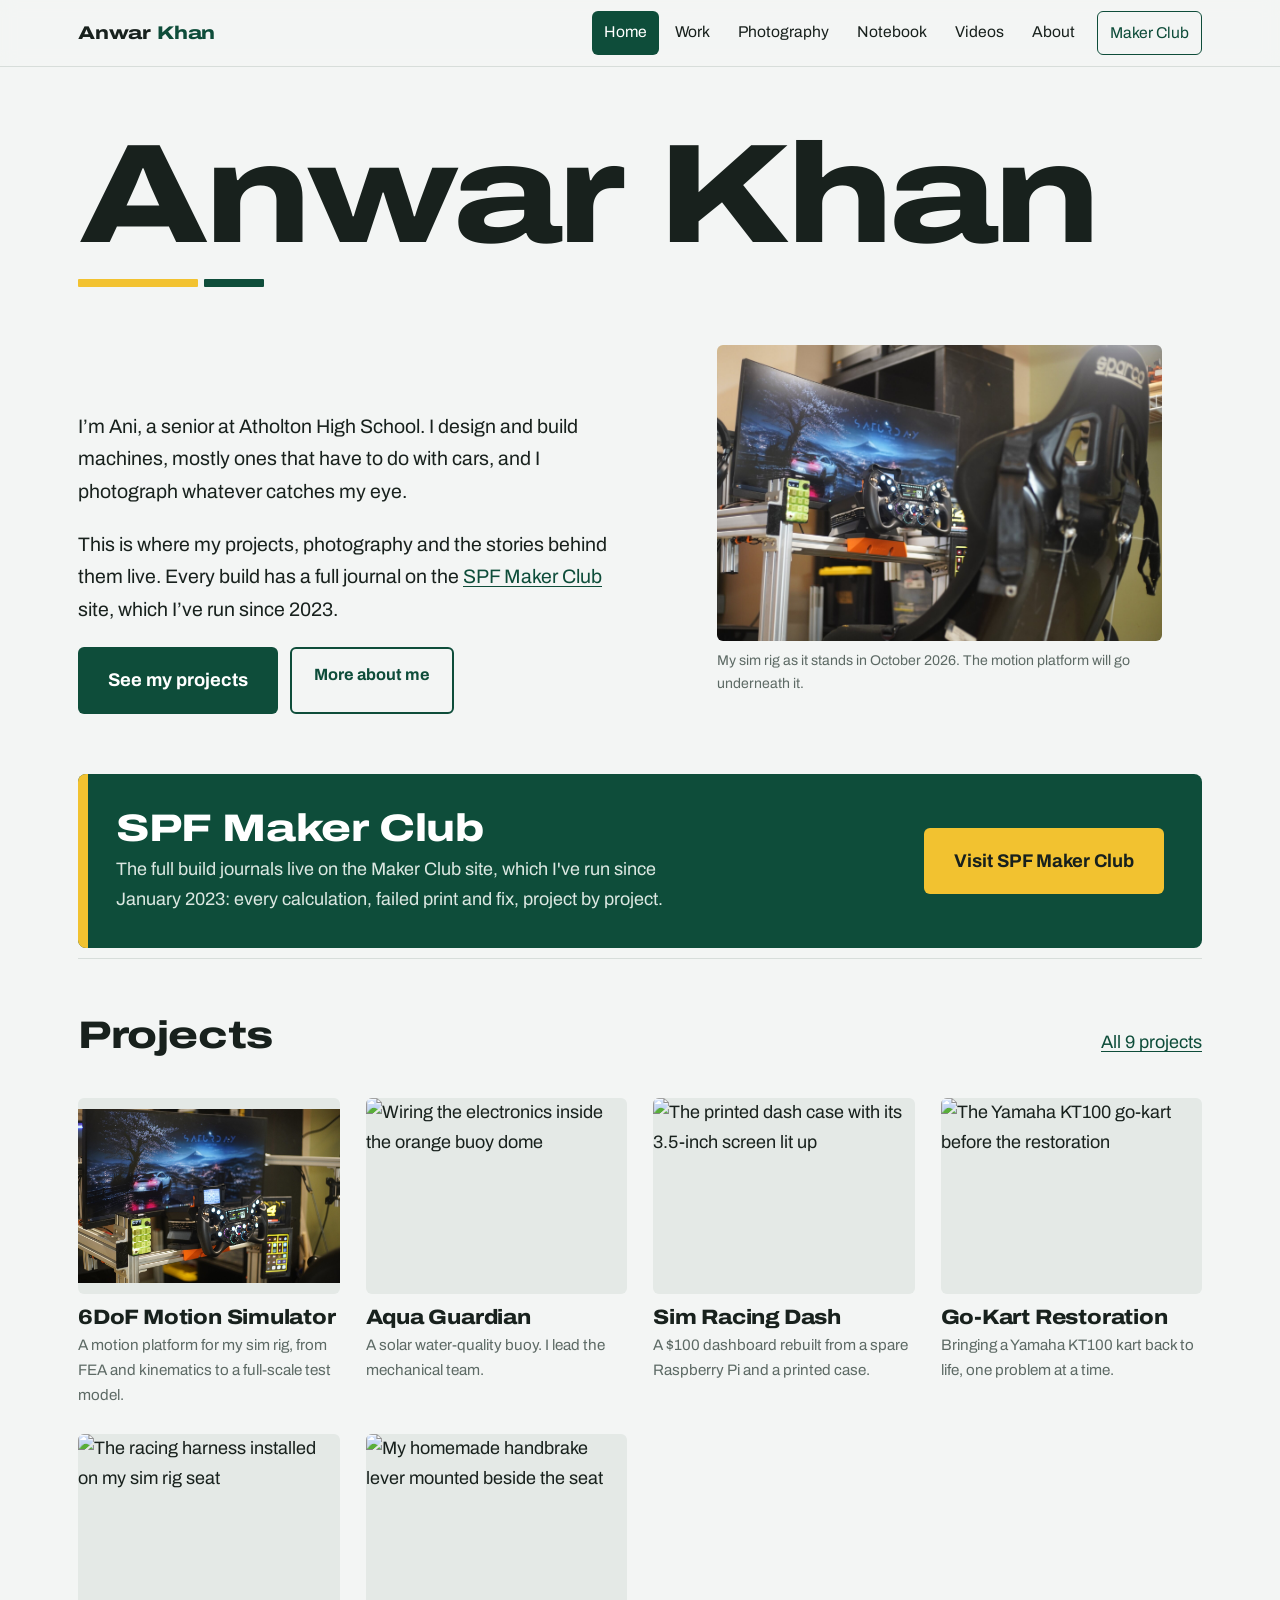
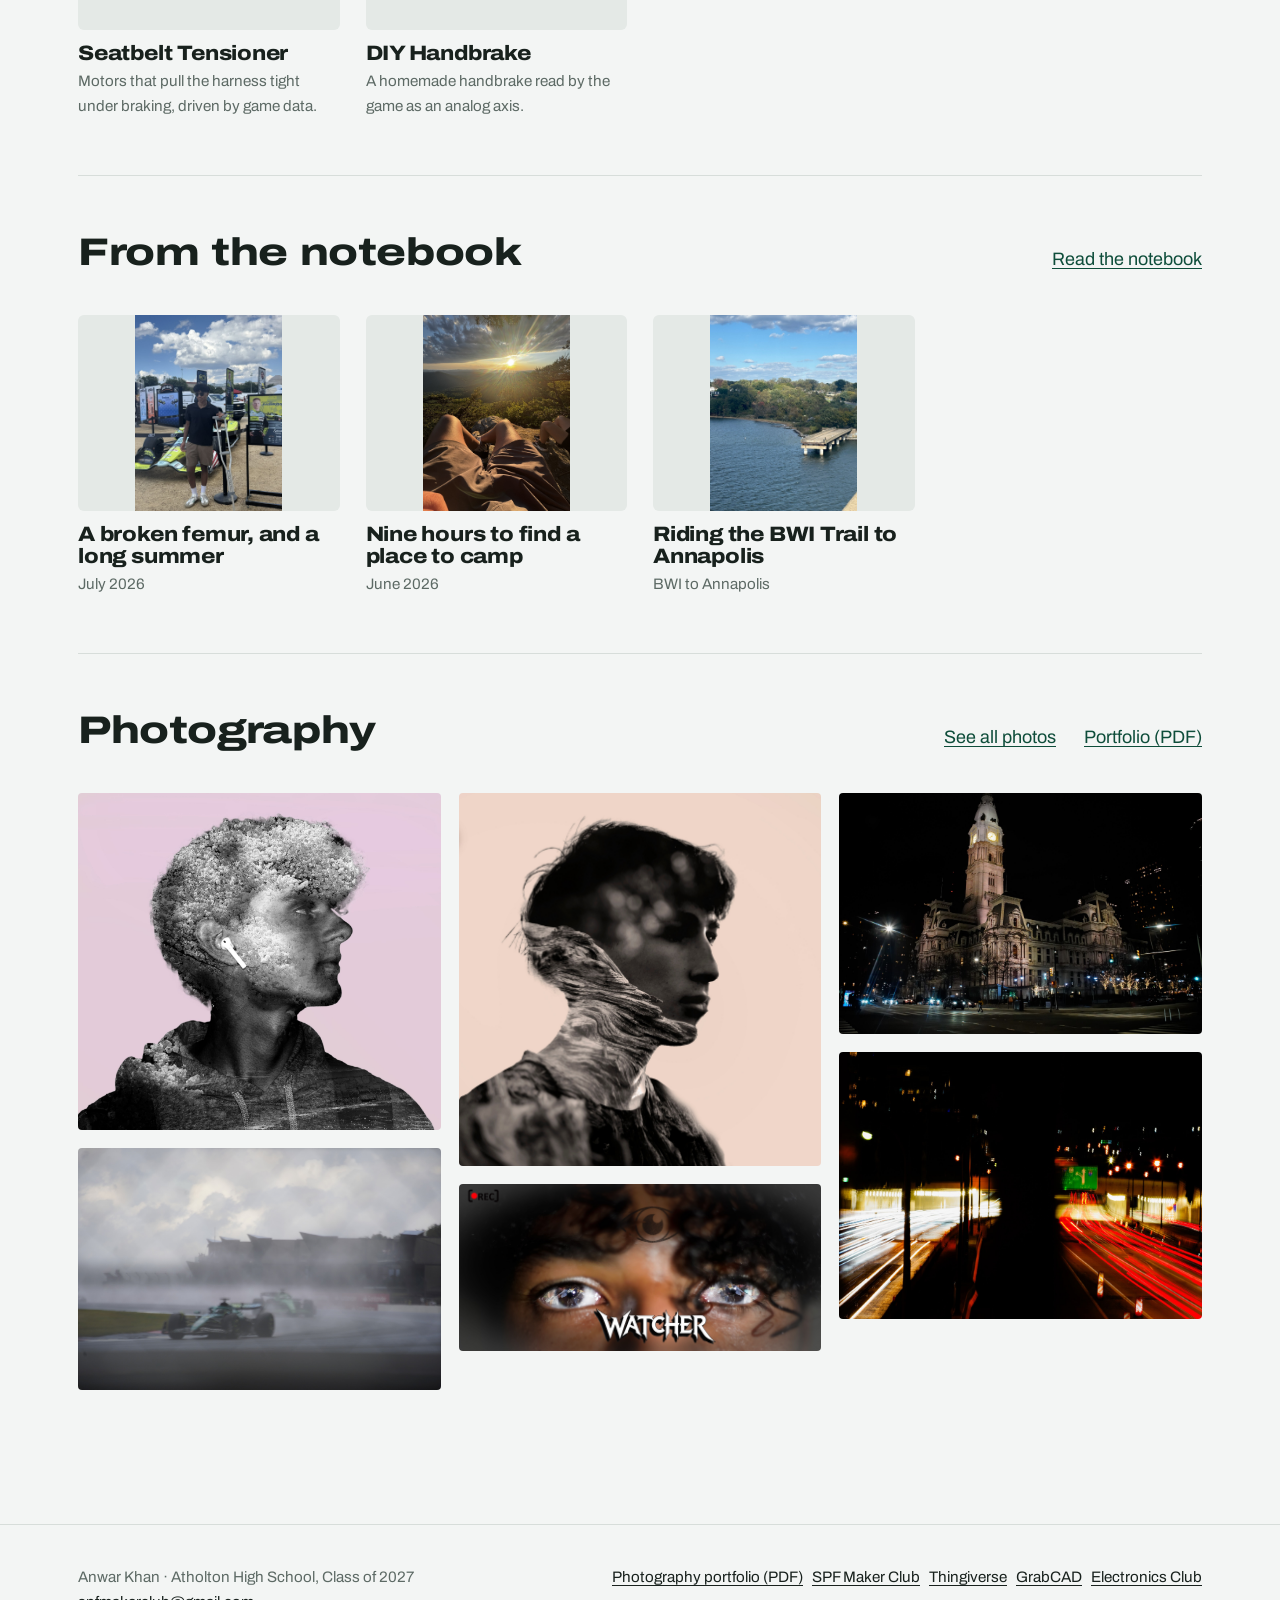
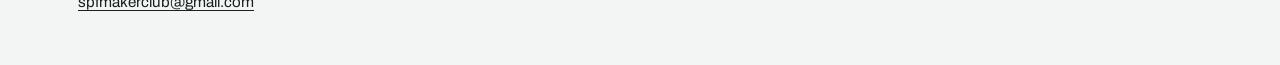
==== index.html @ b62987c7 "New sim rig photos: home hero, Work and About Co-Authored-By: Claude Opus 5.5 <noreply@anthropic.com" ====
<!doctype html>
<html lang="en"><head><meta charset="utf-8"><meta name="viewport" content="width=device-width,initial-scale=1">
<title>Anwar Khan</title><meta name="description" content="Projects, photography and notes by Anwar Khan.">
<link rel="preconnect" href="https://fonts.googleapis.com"><link rel="preconnect" href="https://fonts.gstatic.com" crossorigin>
<link href="https://fonts.googleapis.com/css2?family=Archivo:wdth,wght@62..125,400..800&display=swap" rel="stylesheet">
<link rel="stylesheet" href="style.css?v=1793467719"></head>
<body><a class="skip" href="#main">Skip to content</a>
<header class="site-head"><div class="wrap"><a class="mark" href="index.html">Anwar <span>Khan</span></a>
<button class="menu-btn" aria-expanded="false" aria-controls="nav">Menu</button>
<nav class="nav" id="nav" aria-label="Main"><a href="index.html" aria-current="page">Home</a><a href="work.html">Work</a><a href="photographs.html">Photography</a><a href="notebook.html">Notebook</a><a href="videos.html">Videos</a><a href="about.html">About</a><a href="https://spfmakerclub.wordpress.com/" class="ext">Maker Club</a></nav></div></header>
<main id="main"><div class="wrap">
<section class="hero"><h1>Anwar Khan</h1><div class="stripes" aria-hidden="true"><i></i><i></i></div>
<div class="hero-grid"><div><p class="lede">I’m Ani, a senior at Atholton High School. I design and build machines, mostly ones that have to do with cars, and I photograph whatever catches my eye.</p><p class="lede">This is where my projects, photography and the stories behind them live. Every build has a full journal on the <a href="https://spfmakerclub.wordpress.com/">SPF Maker Club</a> site, which I’ve run since 2023.</p>
<div class="link-row"><a class="btn big" href="work.html">See my projects</a><a class="btn ghost" href="about.html">More about me</a></div></div>
<figure class="hero-photo"><img src="assets/sim-rig-2026-full.jpg" alt="My sim racing rig: an aluminum-extrusion cockpit with a curved monitor, a Moza formula wheel and a Sparco seat"><figcaption>My sim rig as it stands in October 2026. The motion platform will go underneath it.</figcaption></figure></div></section>
<section class="club"><div><h2>SPF Maker Club</h2><p>The full build journals live on the Maker Club site, which I've run since January 2023: every calculation, failed print and fix, project by project.</p></div><a class="btn big yellow" href="https://spfmakerclub.wordpress.com/">Visit SPF Maker Club</a></section>
<section class="section"><div class="section-head"><h2>Projects</h2><a href="work.html">All 9 projects</a></div><div class="mini-grid"><div class="mini"><a href="work.html#motion-sim"><div class="thumb"><img src="assets/sim-rig-2026-cockpit.jpg" alt="The aluminum-extrusion cockpit that will ride on the motion platform, with the Moza wheel, dash and button boxes" loading="lazy"></div><h3>6DoF Motion Simulator</h3><p>A motion platform for my sim rig, from FEA and kinematics to a full-scale test model.</p></a></div><div class="mini"><a href="work.html#aqua-guardian"><div class="thumb"><img src="https://spfmakerclub.wordpress.com/wp-content/uploads/2026/10/aqua-guardian-2026-01-wiring-dome.jpg?w=1000" alt="Wiring the electronics inside the orange buoy dome" loading="lazy"></div><h3>Aqua Guardian</h3><p>A solar water-quality buoy. I lead the mechanical team.</p></a></div><div class="mini"><a href="work.html#sim-dash"><div class="thumb"><img src="https://spfmakerclub.wordpress.com/wp-content/uploads/2026/10/simdash-front-screen.jpg?w=1000" alt="The printed dash case with its 3.5-inch screen lit up" loading="lazy"></div><h3>Sim Racing Dash</h3><p>A $100 dashboard rebuilt from a spare Raspberry Pi and a printed case.</p></a></div><div class="mini"><a href="work.html#go-kart"><div class="thumb"><img src="https://spfmakerclub.wordpress.com/wp-content/uploads/2026/10/gokart-2025-06-frame-a.jpg?w=1000" alt="The Yamaha KT100 go-kart before the restoration" loading="lazy"></div><h3>Go-Kart Restoration</h3><p>Bringing a Yamaha KT100 kart back to life, one problem at a time.</p></a></div><div class="mini"><a href="work.html#tensioner"><div class="thumb"><img src="https://spfmakerclub.wordpress.com/wp-content/uploads/2026/10/tensioner-2025-01-harness-on-seat.jpg?w=1000" alt="The racing harness installed on my sim rig seat" loading="lazy"></div><h3>Seatbelt Tensioner</h3><p>Motors that pull the harness tight under braking, driven by game data.</p></a></div><div class="mini"><a href="work.html#handbrake"><div class="thumb"><img src="https://spfmakerclub.wordpress.com/wp-content/uploads/2025/02/ani3522-e1739131553985.jpg?w=1000" alt="My homemade handbrake lever mounted beside the seat" loading="lazy"></div><h3>DIY Handbrake</h3><p>A homemade handbrake read by the game as an analog axis.</p></a></div></div></section>
<section class="section"><div class="section-head"><h2>From the notebook</h2><a href="notebook.html">Read the notebook</a></div><div class="mini-grid"><div class="mini"><a href="notebook.html#femur"><div class="thumb"><img src="assets/indy-500-crutches-1.jpg" alt="" loading="lazy"></div><h3>A broken femur, and a long summer</h3><p>July 2026</p></a></div><div class="mini"><a href="notebook.html#west-virginia"><div class="thumb"><img src="assets/hiking-camp-view.jpg" alt="" loading="lazy"></div><h3>Nine hours to find a place to camp</h3><p>June 2026</p></a></div><div class="mini"><a href="notebook.html#bwi-trail"><div class="thumb"><img src="assets/bwi-trail-severn.jpg" alt="" loading="lazy"></div><h3>Riding the BWI Trail to Annapolis</h3><p>BWI to Annapolis</p></a></div></div></section>
<section class="section"><div class="section-head"><h2>Photography</h2><div class="link-row" style="margin:0"><a href="photographs.html">See all photos</a> &nbsp; <a href="assets/anwar-khan-photography-portfolio.pdf">Portfolio (PDF)</a></div></div><div class="wall"><figure data-full="assets/portfolio-extra-parker.jpg" data-caption="Parker: Parker, from my World Inside Me series. I layered the portrait with branches and water."><img src="assets/portfolio-extra-parker.jpg" alt="Parker" loading="lazy"></figure><figure data-full="assets/portfolio-extra-austen.jpg" data-caption="Austen: My friend Austen, with driftwood layered into his portrait for World Inside Me."><img src="assets/portfolio-extra-austen.jpg" alt="Austen" loading="lazy"></figure><figure data-full="assets/portfolio-city-hall-after-dark.jpg" data-caption="City Hall After Dark: Philadelphia City Hall at night. I waited for the street to clear so the building could carry the whole frame."><img src="assets/portfolio-city-hall-after-dark.jpg" alt="City Hall After Dark" loading="lazy"></figure><figure data-full="assets/silverstone-rain.jpg" data-caption="Silverstone, in the rain: I took this at Silverstone during the British Grand Prix. The spray almost hides the car behind."><img src="assets/silverstone-rain.jpg" alt="Silverstone, in the rain" loading="lazy"></figure><figure data-full="assets/portfolio-extra-watcher.jpg" data-caption="Watcher: A close-up portrait from my Superhero project, edited in Photoshop."><img src="assets/portfolio-extra-watcher.jpg" alt="Watcher" loading="lazy"></figure><figure data-full="assets/portfolio-light-trails.jpg" data-caption="Light Trails: A long exposure over the expressway in Philadelphia. The red and white streams split the frame down the middle."><img src="assets/portfolio-light-trails.jpg" alt="Light Trails" loading="lazy"></figure></div></section>
</div></main>
<footer class="site-foot"><div class="wrap"><div>Anwar Khan · Atholton High School, Class of 2027<br>
<a href="mailto:spfmakerclub@gmail.com">spfmakerclub@gmail.com</a></div>
<div><a href="assets/anwar-khan-photography-portfolio.pdf">Photography portfolio (PDF)</a> &nbsp; <a href="https://spfmakerclub.wordpress.com/">SPF Maker Club</a> &nbsp; <a href="https://www.thingiverse.com/AcidicCane/designs">Thingiverse</a> &nbsp; <a href="https://grabcad.com/anwar.o.khan-1">GrabCAD</a> &nbsp; <a href="https://atholton-electronics-club.vercel.app/">Electronics Club</a></div></div></footer>
<div class="lightbox" role="dialog" aria-modal="true" aria-label="Photo viewer"><button type="button">Close</button><figure><img alt=""><figcaption></figcaption></figure></div>
<script src="site.js?v=1793467719"></script></body></html>
---- style.css ----
/* Anwar Khan, personal site
   Palette: racing green + flag yellow on cool paper. Type: Archivo (wide for display). */
:root{
  --paper:#F3F5F4;
  --surface:#FFFFFF;
  --ink:#18211D;
  --green:#0E4D3A;
  --green-deep:#0A3A2C;
  --yellow:#F2C230;
  --steel:#5D6A65;
  --line:#D7DDDA;
  --measure:68ch;
  --wrap:1180px;
  --ease:cubic-bezier(.2,.7,.2,1);
}
@view-transition{navigation:auto}
*{box-sizing:border-box}
html{scroll-behavior:smooth}
body{margin:0;background:var(--paper);color:var(--ink);font-family:"Archivo",system-ui,sans-serif;font-size:18px;line-height:1.65;font-variation-settings:"wdth" 100;-webkit-font-smoothing:antialiased}
img,video{max-width:100%;display:block}
a{color:var(--green);text-underline-offset:3px;text-decoration-thickness:1px}
a:hover{text-decoration-color:var(--yellow);text-decoration-thickness:3px}
:focus-visible{outline:3px solid var(--yellow);outline-offset:3px;border-radius:2px}
.skip{position:absolute;left:-999px}.skip:focus{left:16px;top:16px;background:var(--surface);padding:8px 12px;z-index:99}
.wrap{max-width:var(--wrap);margin:0 auto;padding:0 28px}
h1,h2,h3{font-variation-settings:"wdth" 125;font-weight:800;line-height:1.08;letter-spacing:-.01em;margin:0 0 .4em}
h1{font-size:clamp(2.6rem,6vw,4.6rem)}
h2{font-size:clamp(1.7rem,3vw,2.4rem)}
h3{font-size:1.3rem;font-variation-settings:"wdth" 112}
p{margin:0 0 1.1em;max-width:var(--measure)}
.lede{font-size:1.22rem;color:var(--ink)}
.muted{color:var(--steel)}
.small{font-size:.92rem}

/* header */
.site-head{position:sticky;top:0;z-index:20;background:rgba(243,245,244,.92);backdrop-filter:blur(8px);border-bottom:1px solid var(--line)}
.site-head .wrap{display:flex;align-items:center;justify-content:space-between;gap:24px;height:66px}
.mark{font-variation-settings:"wdth" 125;font-weight:800;font-size:1.15rem;color:var(--ink);text-decoration:none;letter-spacing:-.01em}
.mark span{color:var(--green)}
.nav{display:flex;gap:4px;flex-wrap:wrap}
.nav a{color:var(--ink);text-decoration:none;padding:8px 12px;border-radius:6px;font-size:.98rem}
.nav a:hover{background:#E6EBE8}
.nav a[aria-current="page"]{background:var(--green);color:#fff}
.menu-btn{display:none;background:none;border:1px solid var(--line);border-radius:6px;padding:8px 12px;font:inherit}
@media (max-width:760px){
  .menu-btn{display:block}
  .nav{display:none;position:absolute;top:66px;left:0;right:0;background:var(--paper);flex-direction:column;padding:10px 20px 18px;border-bottom:1px solid var(--line)}
  .nav.open{display:flex}
}

/* the one signature element: twin livery stripes */
.stripes{display:flex;gap:6px;margin:18px 0 0}
.stripes i{display:block;height:8px;width:120px;background:var(--yellow);border-radius:1px}
.stripes i+i{width:60px;background:var(--green)}

/* home hero */
.hero{padding:64px 0 40px}
.hero h1{font-size:clamp(3.2rem,11vw,9rem);margin:0;line-height:.92;letter-spacing:-.03em}
.hero-grid{display:grid;grid-template-columns:1.05fr 1fr;gap:48px;align-items:end;margin-top:40px}
.hero-photo img{width:100%;height:auto;border-radius:6px}
.hero-photo figcaption{font-size:.88rem;color:var(--steel);margin-top:8px}
@media (prefers-reduced-motion:no-preference){
  .hero h1{animation:wipe 1.1s var(--ease) both}
  .stripes i{animation:grow .9s .55s var(--ease) both;transform-origin:left}
  .stripes i+i{animation-delay:.7s}
}
@keyframes wipe{from{clip-path:inset(0 100% 0 0)}to{clip-path:inset(0 0 0 0)}}
@keyframes grow{from{transform:scaleX(0)}to{transform:scaleX(1)}}

/* sections */
.section{padding:56px 0;border-top:1px solid var(--line)}
.section-head{display:flex;justify-content:space-between;align-items:baseline;gap:20px;flex-wrap:wrap;margin-bottom:26px}
.page-head{padding:56px 0 30px}
.page-head p{font-size:1.15rem}

/* buttons */
.btn{display:inline-block;background:var(--green);color:#fff;text-decoration:none;font-weight:700;font-size:1.02rem;padding:15px 24px;border-radius:6px;transition:background .2s}
.btn:hover{background:var(--green-deep);text-decoration:none;box-shadow:inset 0 -4px 0 var(--yellow)}
.btn.ghost{background:transparent;color:var(--green);border:2px solid var(--green);padding:13px 22px}
.btn.ghost:hover{background:var(--green);color:#fff}
.btn.big{font-size:1.15rem;padding:18px 30px}
.link-row{display:flex;flex-wrap:wrap;gap:12px;margin-top:10px}

/* projects */
.project{display:grid;grid-template-columns:minmax(0,1fr) minmax(0,1.1fr);gap:44px;padding:44px 0;border-top:1px solid var(--line);align-items:center}
.project:first-of-type{border-top:0}
.project-media{background:#E4E9E6;border-radius:6px;overflow:hidden;display:flex;align-items:center;justify-content:center;min-height:260px}
.project-media img{width:100%;height:auto;max-height:440px;object-fit:contain}
.project .kind{color:var(--steel);font-size:.95rem;margin:0 0 6px}
.project h2{font-size:clamp(1.6rem,2.6vw,2.2rem)}
@media (max-width:860px){.project,.hero-grid{grid-template-columns:1fr;gap:22px}}

/* compact project grid (home) */
.mini-grid{display:grid;grid-template-columns:repeat(auto-fill,minmax(260px,1fr));gap:26px}
.mini a{color:inherit;text-decoration:none;display:block}
.mini .thumb{background:#E4E9E6;border-radius:6px;aspect-ratio:4/3;display:flex;align-items:center;justify-content:center;overflow:hidden;margin-bottom:12px}
.mini .thumb img{max-height:100%;width:auto;height:100%;object-fit:contain}
.mini h3{margin:0 0 4px}
.mini p{font-size:.95rem;color:var(--steel);margin:0}
.mini a:hover h3{text-decoration:underline;text-decoration-color:var(--yellow);text-decoration-thickness:3px}

/* photo wall: natural aspect, masonry columns */
.filters{display:flex;flex-wrap:wrap;gap:8px;margin:0 0 26px}
.filters button{font:inherit;font-size:.95rem;border:1px solid var(--line);background:var(--surface);color:var(--ink);padding:7px 14px;border-radius:999px;cursor:pointer}
.filters button[aria-pressed="true"]{background:var(--green);color:#fff;border-color:var(--green)}
.wall{columns:3 300px;column-gap:18px}
.wall figure{break-inside:avoid;margin:0 0 18px;cursor:zoom-in}
.wall img{width:100%;height:auto;border-radius:4px;background:#E4E9E6}
.wall figcaption{font-size:.9rem;color:var(--steel);padding:8px 2px 0}
.wall figcaption b{color:var(--ink);font-weight:600}
.wall figure[hidden]{display:none}

/* lightbox */
.lightbox{position:fixed;inset:0;background:rgba(10,20,16,.94);display:none;align-items:center;justify-content:center;z-index:50;padding:30px}
.lightbox.open{display:flex}
.lightbox figure{margin:0;max-width:min(1300px,94vw);text-align:center}
.lightbox img{max-height:82vh;width:auto;margin:0 auto;border-radius:3px}
.lightbox figcaption{color:#E9EFEC;margin-top:12px;font-size:.98rem}
.lightbox button{position:absolute;top:18px;right:22px;background:none;border:1px solid #6d7c76;color:#fff;font:inherit;padding:6px 14px;border-radius:6px;cursor:pointer}
@media (prefers-reduced-motion:no-preference){.lightbox.open figure{animation:pop .28s var(--ease)}}
@keyframes pop{from{opacity:0;transform:scale(.97)}to{opacity:1;transform:none}}

/* notebook timeline */
.entry{display:grid;grid-template-columns:150px minmax(0,1fr);gap:34px;padding:46px 0;border-top:1px solid var(--line)}
.entry .when{font-variation-settings:"wdth" 125;font-weight:800;color:var(--green);font-size:1.05rem;line-height:1.3}
.entry .when small{display:block;color:var(--steel);font-weight:400;font-variation-settings:"wdth" 100;font-size:.9rem}
.strip{display:grid;grid-template-columns:repeat(auto-fill,minmax(210px,1fr));gap:12px;margin-top:20px}
.strip figure{margin:0;cursor:zoom-in}
.strip img{width:100%;height:240px;object-fit:cover;border-radius:4px}
.strip figcaption{font-size:.85rem;color:var(--steel);margin-top:6px}
@media (max-width:760px){.entry{grid-template-columns:1fr;gap:10px}}

/* about */
.about-grid{display:grid;grid-template-columns:minmax(0,1.35fr) minmax(0,1fr);gap:56px;align-items:start}
.about-grid .portrait img{width:100%;height:auto;border-radius:6px}
.about-grid .portrait figcaption{font-size:.88rem;color:var(--steel);margin-top:8px}
.facts{list-style:none;padding:0;margin:26px 0 0;border-top:1px solid var(--line)}
.facts li{display:grid;grid-template-columns:130px 1fr;gap:16px;padding:12px 0;border-bottom:1px solid var(--line);font-size:.98rem}
.facts li b{color:var(--steel);font-weight:500}
@media (max-width:860px){.about-grid{grid-template-columns:1fr}}

/* videos */
.vid-grid{display:grid;grid-template-columns:repeat(auto-fill,minmax(330px,1fr));gap:30px}
.vid video,.vid iframe{width:100%;aspect-ratio:16/9;height:auto;border:0;border-radius:6px;background:#000}
.vid h3{margin:12px 0 4px}
.vid p{font-size:.95rem;color:var(--steel);margin:0}

/* footer */
.site-foot{border-top:1px solid var(--line);margin-top:60px;padding:40px 0 50px;font-size:.95rem;color:var(--steel)}
.site-foot .wrap{display:flex;justify-content:space-between;gap:24px;flex-wrap:wrap}
.site-foot a{color:var(--ink)}

/* Maker Club link band */
.club{display:flex;justify-content:space-between;align-items:center;gap:30px;flex-wrap:wrap;background:var(--green);color:#fff;border-radius:8px;padding:34px 38px;margin:20px 0 10px;position:relative;overflow:hidden}
.club::before{content:"";position:absolute;left:0;top:0;bottom:0;width:10px;background:var(--yellow)}
.club h2{color:#fff;margin:0 0 6px}
.club p{margin:0;color:#DCE8E2;max-width:56ch}
.btn.yellow{background:var(--yellow);color:var(--ink)}
.btn.yellow:hover{background:#ffd24d;box-shadow:none}
.nav a.ext{border:1px solid var(--green);color:var(--green);margin-left:6px}
.nav a.ext:hover{background:var(--green);color:#fff}
.portrait figcaption,.hero-photo figcaption{font-size:.88rem}
/* JS masonry keeps rank order reading left to right */
.wall.js{columns:auto;display:flex;gap:18px;align-items:flex-start}
.wall.js .col{flex:1 1 0;min-width:0}
/* photography page head with portfolio */
.ph-head{display:grid;grid-template-columns:minmax(0,1.3fr) minmax(0,1fr);gap:48px;align-items:end}
.ph-cover{display:block;text-decoration:none;color:var(--steel);font-size:.9rem}
.ph-cover img{width:100%;height:auto;border-radius:4px;box-shadow:0 10px 30px rgba(24,33,29,.14);transition:transform .25s var(--ease)}
.ph-cover:hover img{transform:translateY(-3px)}
.ph-cover span{display:block;margin-top:10px}
.ph-head .link-row{margin-top:4px}
@media (max-width:860px){.ph-head{grid-template-columns:1fr;gap:24px}.ph-cover{max-width:420px}}
/* keep the home hero photo landscape */
.hero-photo img{aspect-ratio:3/2;object-fit:cover;max-height:460px}
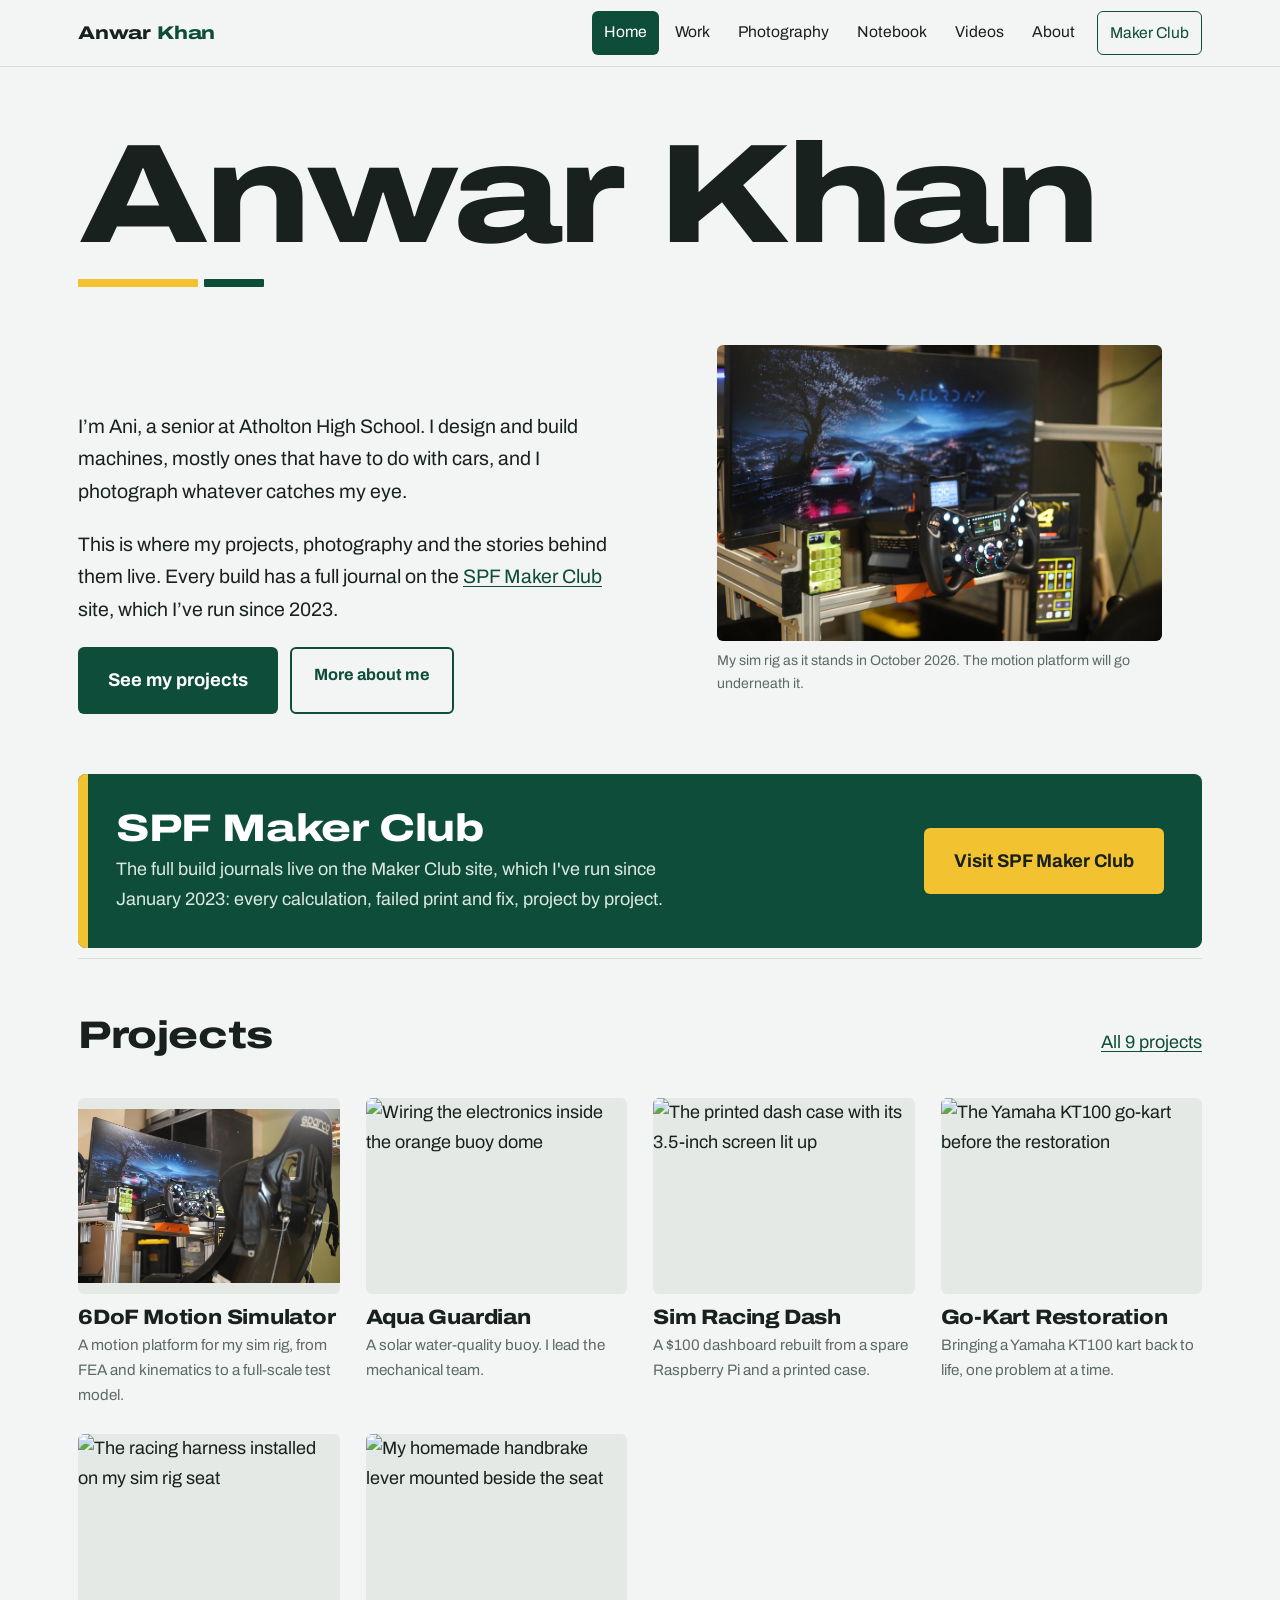
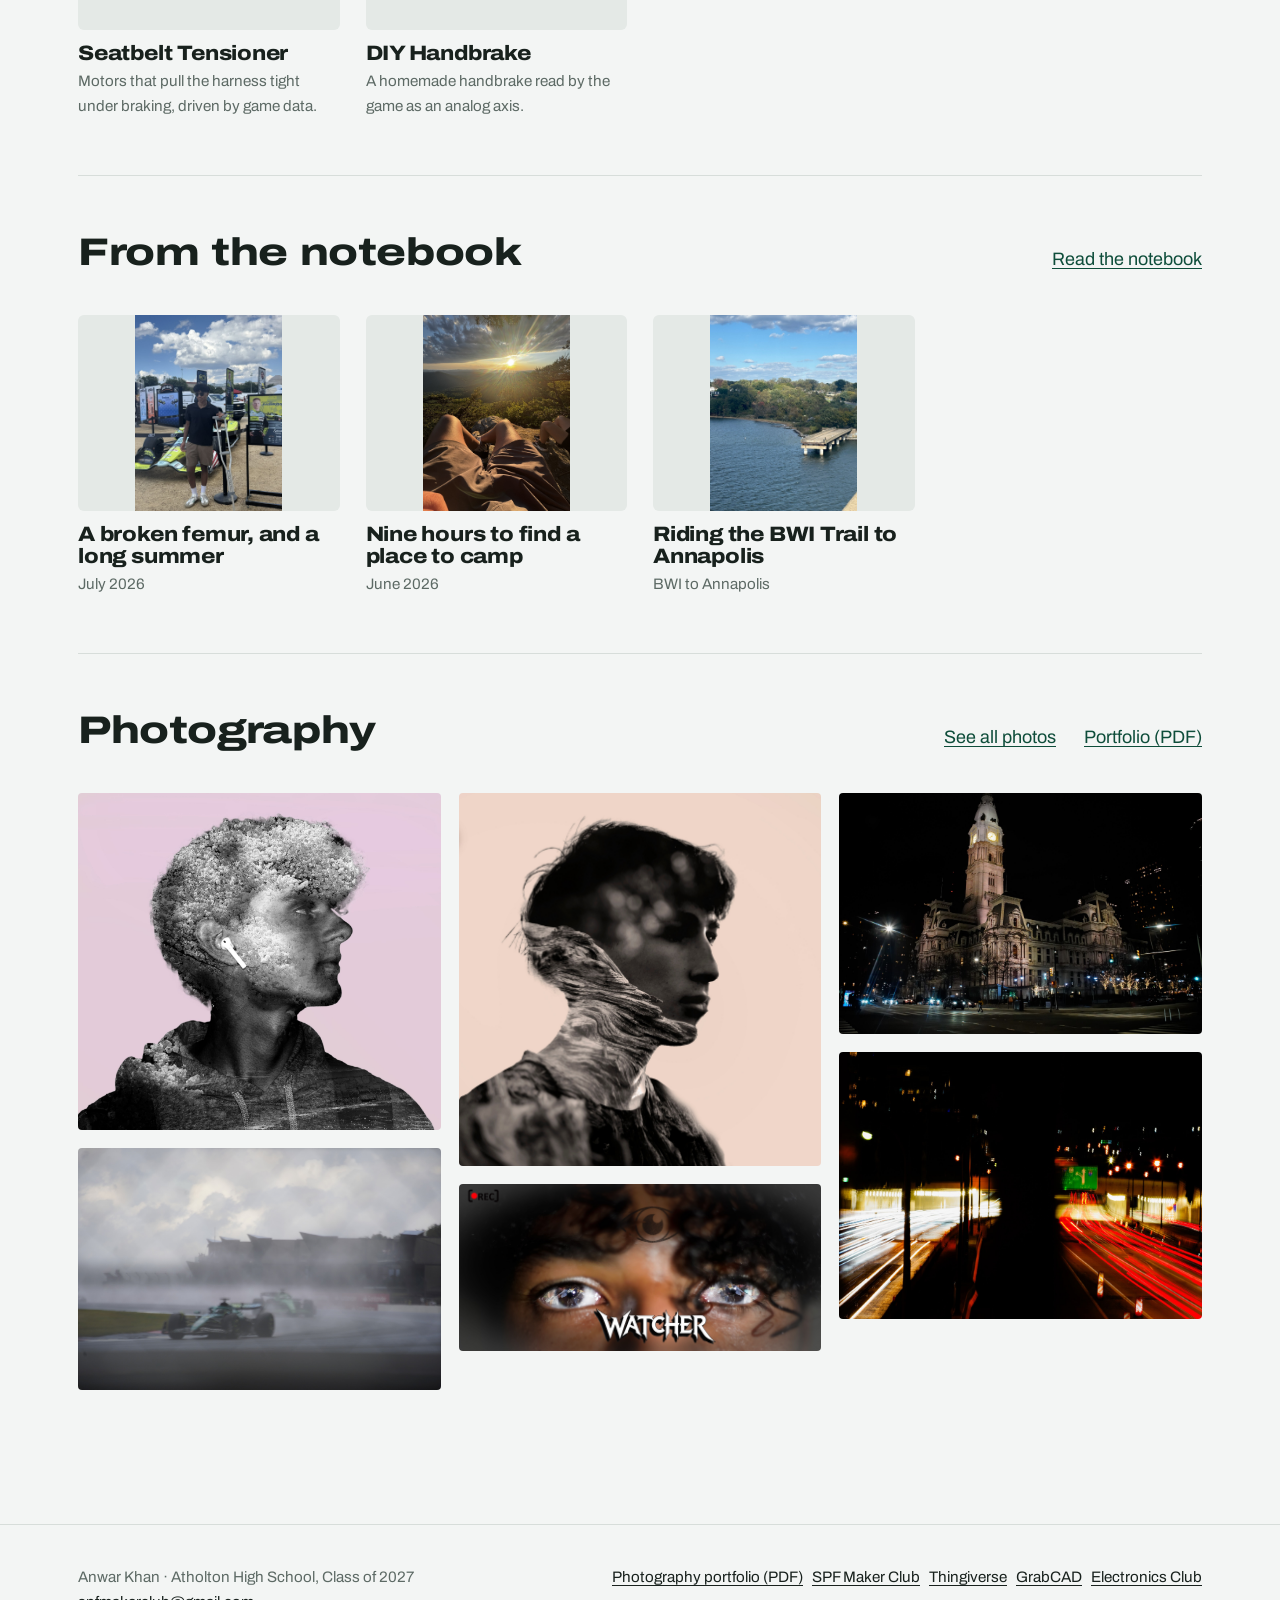
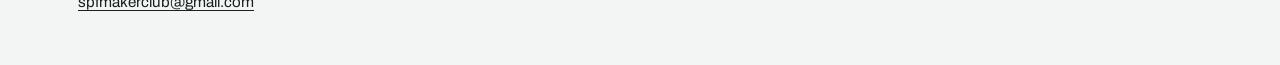
==== commit e23aa3c2: "Use the cockpit shot for the home hero Co-Authored-By: Claude Opus 5.5 <noreply@anthropic.com> Claud" ====
--- a/index.html
+++ b/index.html
@@ -3,7 +3,7 @@
 <title>Anwar Khan</title><meta name="description" content="Projects, photography and notes by Anwar Khan.">
 <link rel="preconnect" href="https://fonts.googleapis.com"><link rel="preconnect" href="https://fonts.gstatic.com" crossorigin>
 <link href="https://fonts.googleapis.com/css2?family=Archivo:wdth,wght@62..125,400..800&display=swap" rel="stylesheet">
-<link rel="stylesheet" href="style.css?v=1793467719"></head>
+<link rel="stylesheet" href="style.css?v=1793467762"></head>
 <body><a class="skip" href="#main">Skip to content</a>
 <header class="site-head"><div class="wrap"><a class="mark" href="index.html">Anwar <span>Khan</span></a>
 <button class="menu-btn" aria-expanded="false" aria-controls="nav">Menu</button>
@@ -12,9 +12,9 @@
 <section class="hero"><h1>Anwar Khan</h1><div class="stripes" aria-hidden="true"><i></i><i></i></div>
 <div class="hero-grid"><div><p class="lede">I’m Ani, a senior at Atholton High School. I design and build machines, mostly ones that have to do with cars, and I photograph whatever catches my eye.</p><p class="lede">This is where my projects, photography and the stories behind them live. Every build has a full journal on the <a href="https://spfmakerclub.wordpress.com/">SPF Maker Club</a> site, which I’ve run since 2023.</p>
 <div class="link-row"><a class="btn big" href="work.html">See my projects</a><a class="btn ghost" href="about.html">More about me</a></div></div>
-<figure class="hero-photo"><img src="assets/sim-rig-2026-full.jpg" alt="My sim racing rig: an aluminum-extrusion cockpit with a curved monitor, a Moza formula wheel and a Sparco seat"><figcaption>My sim rig as it stands in October 2026. The motion platform will go underneath it.</figcaption></figure></div></section>
+<figure class="hero-photo"><img src="assets/sim-rig-2026-cockpit.jpg" alt="My sim racing rig: an aluminum-extrusion cockpit with a curved monitor, a Moza formula wheel, dash and button boxes"><figcaption>My sim rig as it stands in October 2026. The motion platform will go underneath it.</figcaption></figure></div></section>
 <section class="club"><div><h2>SPF Maker Club</h2><p>The full build journals live on the Maker Club site, which I've run since January 2023: every calculation, failed print and fix, project by project.</p></div><a class="btn big yellow" href="https://spfmakerclub.wordpress.com/">Visit SPF Maker Club</a></section>
-<section class="section"><div class="section-head"><h2>Projects</h2><a href="work.html">All 9 projects</a></div><div class="mini-grid"><div class="mini"><a href="work.html#motion-sim"><div class="thumb"><img src="assets/sim-rig-2026-cockpit.jpg" alt="The aluminum-extrusion cockpit that will ride on the motion platform, with the Moza wheel, dash and button boxes" loading="lazy"></div><h3>6DoF Motion Simulator</h3><p>A motion platform for my sim rig, from FEA and kinematics to a full-scale test model.</p></a></div><div class="mini"><a href="work.html#aqua-guardian"><div class="thumb"><img src="https://spfmakerclub.wordpress.com/wp-content/uploads/2026/10/aqua-guardian-2026-01-wiring-dome.jpg?w=1000" alt="Wiring the electronics inside the orange buoy dome" loading="lazy"></div><h3>Aqua Guardian</h3><p>A solar water-quality buoy. I lead the mechanical team.</p></a></div><div class="mini"><a href="work.html#sim-dash"><div class="thumb"><img src="https://spfmakerclub.wordpress.com/wp-content/uploads/2026/10/simdash-front-screen.jpg?w=1000" alt="The printed dash case with its 3.5-inch screen lit up" loading="lazy"></div><h3>Sim Racing Dash</h3><p>A $100 dashboard rebuilt from a spare Raspberry Pi and a printed case.</p></a></div><div class="mini"><a href="work.html#go-kart"><div class="thumb"><img src="https://spfmakerclub.wordpress.com/wp-content/uploads/2026/10/gokart-2025-06-frame-a.jpg?w=1000" alt="The Yamaha KT100 go-kart before the restoration" loading="lazy"></div><h3>Go-Kart Restoration</h3><p>Bringing a Yamaha KT100 kart back to life, one problem at a time.</p></a></div><div class="mini"><a href="work.html#tensioner"><div class="thumb"><img src="https://spfmakerclub.wordpress.com/wp-content/uploads/2026/10/tensioner-2025-01-harness-on-seat.jpg?w=1000" alt="The racing harness installed on my sim rig seat" loading="lazy"></div><h3>Seatbelt Tensioner</h3><p>Motors that pull the harness tight under braking, driven by game data.</p></a></div><div class="mini"><a href="work.html#handbrake"><div class="thumb"><img src="https://spfmakerclub.wordpress.com/wp-content/uploads/2025/02/ani3522-e1739131553985.jpg?w=1000" alt="My homemade handbrake lever mounted beside the seat" loading="lazy"></div><h3>DIY Handbrake</h3><p>A homemade handbrake read by the game as an analog axis.</p></a></div></div></section>
+<section class="section"><div class="section-head"><h2>Projects</h2><a href="work.html">All 9 projects</a></div><div class="mini-grid"><div class="mini"><a href="work.html#motion-sim"><div class="thumb"><img src="assets/sim-rig-2026-full.jpg" alt="My sim rig from the side: the aluminum-extrusion cockpit, curved monitor, Moza wheel and Sparco seat" loading="lazy"></div><h3>6DoF Motion Simulator</h3><p>A motion platform for my sim rig, from FEA and kinematics to a full-scale test model.</p></a></div><div class="mini"><a href="work.html#aqua-guardian"><div class="thumb"><img src="https://spfmakerclub.wordpress.com/wp-content/uploads/2026/10/aqua-guardian-2026-01-wiring-dome.jpg?w=1000" alt="Wiring the electronics inside the orange buoy dome" loading="lazy"></div><h3>Aqua Guardian</h3><p>A solar water-quality buoy. I lead the mechanical team.</p></a></div><div class="mini"><a href="work.html#sim-dash"><div class="thumb"><img src="https://spfmakerclub.wordpress.com/wp-content/uploads/2026/10/simdash-front-screen.jpg?w=1000" alt="The printed dash case with its 3.5-inch screen lit up" loading="lazy"></div><h3>Sim Racing Dash</h3><p>A $100 dashboard rebuilt from a spare Raspberry Pi and a printed case.</p></a></div><div class="mini"><a href="work.html#go-kart"><div class="thumb"><img src="https://spfmakerclub.wordpress.com/wp-content/uploads/2026/10/gokart-2025-06-frame-a.jpg?w=1000" alt="The Yamaha KT100 go-kart before the restoration" loading="lazy"></div><h3>Go-Kart Restoration</h3><p>Bringing a Yamaha KT100 kart back to life, one problem at a time.</p></a></div><div class="mini"><a href="work.html#tensioner"><div class="thumb"><img src="https://spfmakerclub.wordpress.com/wp-content/uploads/2026/10/tensioner-2025-01-harness-on-seat.jpg?w=1000" alt="The racing harness installed on my sim rig seat" loading="lazy"></div><h3>Seatbelt Tensioner</h3><p>Motors that pull the harness tight under braking, driven by game data.</p></a></div><div class="mini"><a href="work.html#handbrake"><div class="thumb"><img src="https://spfmakerclub.wordpress.com/wp-content/uploads/2025/02/ani3522-e1739131553985.jpg?w=1000" alt="My homemade handbrake lever mounted beside the seat" loading="lazy"></div><h3>DIY Handbrake</h3><p>A homemade handbrake read by the game as an analog axis.</p></a></div></div></section>
 <section class="section"><div class="section-head"><h2>From the notebook</h2><a href="notebook.html">Read the notebook</a></div><div class="mini-grid"><div class="mini"><a href="notebook.html#femur"><div class="thumb"><img src="assets/indy-500-crutches-1.jpg" alt="" loading="lazy"></div><h3>A broken femur, and a long summer</h3><p>July 2026</p></a></div><div class="mini"><a href="notebook.html#west-virginia"><div class="thumb"><img src="assets/hiking-camp-view.jpg" alt="" loading="lazy"></div><h3>Nine hours to find a place to camp</h3><p>June 2026</p></a></div><div class="mini"><a href="notebook.html#bwi-trail"><div class="thumb"><img src="assets/bwi-trail-severn.jpg" alt="" loading="lazy"></div><h3>Riding the BWI Trail to Annapolis</h3><p>BWI to Annapolis</p></a></div></div></section>
 <section class="section"><div class="section-head"><h2>Photography</h2><div class="link-row" style="margin:0"><a href="photographs.html">See all photos</a> &nbsp; <a href="assets/anwar-khan-photography-portfolio.pdf">Portfolio (PDF)</a></div></div><div class="wall"><figure data-full="assets/portfolio-extra-parker.jpg" data-caption="Parker: Parker, from my World Inside Me series. I layered the portrait with branches and water."><img src="assets/portfolio-extra-parker.jpg" alt="Parker" loading="lazy"></figure><figure data-full="assets/portfolio-extra-austen.jpg" data-caption="Austen: My friend Austen, with driftwood layered into his portrait for World Inside Me."><img src="assets/portfolio-extra-austen.jpg" alt="Austen" loading="lazy"></figure><figure data-full="assets/portfolio-city-hall-after-dark.jpg" data-caption="City Hall After Dark: Philadelphia City Hall at night. I waited for the street to clear so the building could carry the whole frame."><img src="assets/portfolio-city-hall-after-dark.jpg" alt="City Hall After Dark" loading="lazy"></figure><figure data-full="assets/silverstone-rain.jpg" data-caption="Silverstone, in the rain: I took this at Silverstone during the British Grand Prix. The spray almost hides the car behind."><img src="assets/silverstone-rain.jpg" alt="Silverstone, in the rain" loading="lazy"></figure><figure data-full="assets/portfolio-extra-watcher.jpg" data-caption="Watcher: A close-up portrait from my Superhero project, edited in Photoshop."><img src="assets/portfolio-extra-watcher.jpg" alt="Watcher" loading="lazy"></figure><figure data-full="assets/portfolio-light-trails.jpg" data-caption="Light Trails: A long exposure over the expressway in Philadelphia. The red and white streams split the frame down the middle."><img src="assets/portfolio-light-trails.jpg" alt="Light Trails" loading="lazy"></figure></div></section>
 </div></main>
@@ -22,4 +22,4 @@
 <a href="mailto:spfmakerclub@gmail.com">spfmakerclub@gmail.com</a></div>
 <div><a href="assets/anwar-khan-photography-portfolio.pdf">Photography portfolio (PDF)</a> &nbsp; <a href="https://spfmakerclub.wordpress.com/">SPF Maker Club</a> &nbsp; <a href="https://www.thingiverse.com/AcidicCane/designs">Thingiverse</a> &nbsp; <a href="https://grabcad.com/anwar.o.khan-1">GrabCAD</a> &nbsp; <a href="https://atholton-electronics-club.vercel.app/">Electronics Club</a></div></div></footer>
 <div class="lightbox" role="dialog" aria-modal="true" aria-label="Photo viewer"><button type="button">Close</button><figure><img alt=""><figcaption></figcaption></figure></div>
-<script src="site.js?v=1793467719"></script></body></html>+<script src="site.js?v=1793467762"></script></body></html>
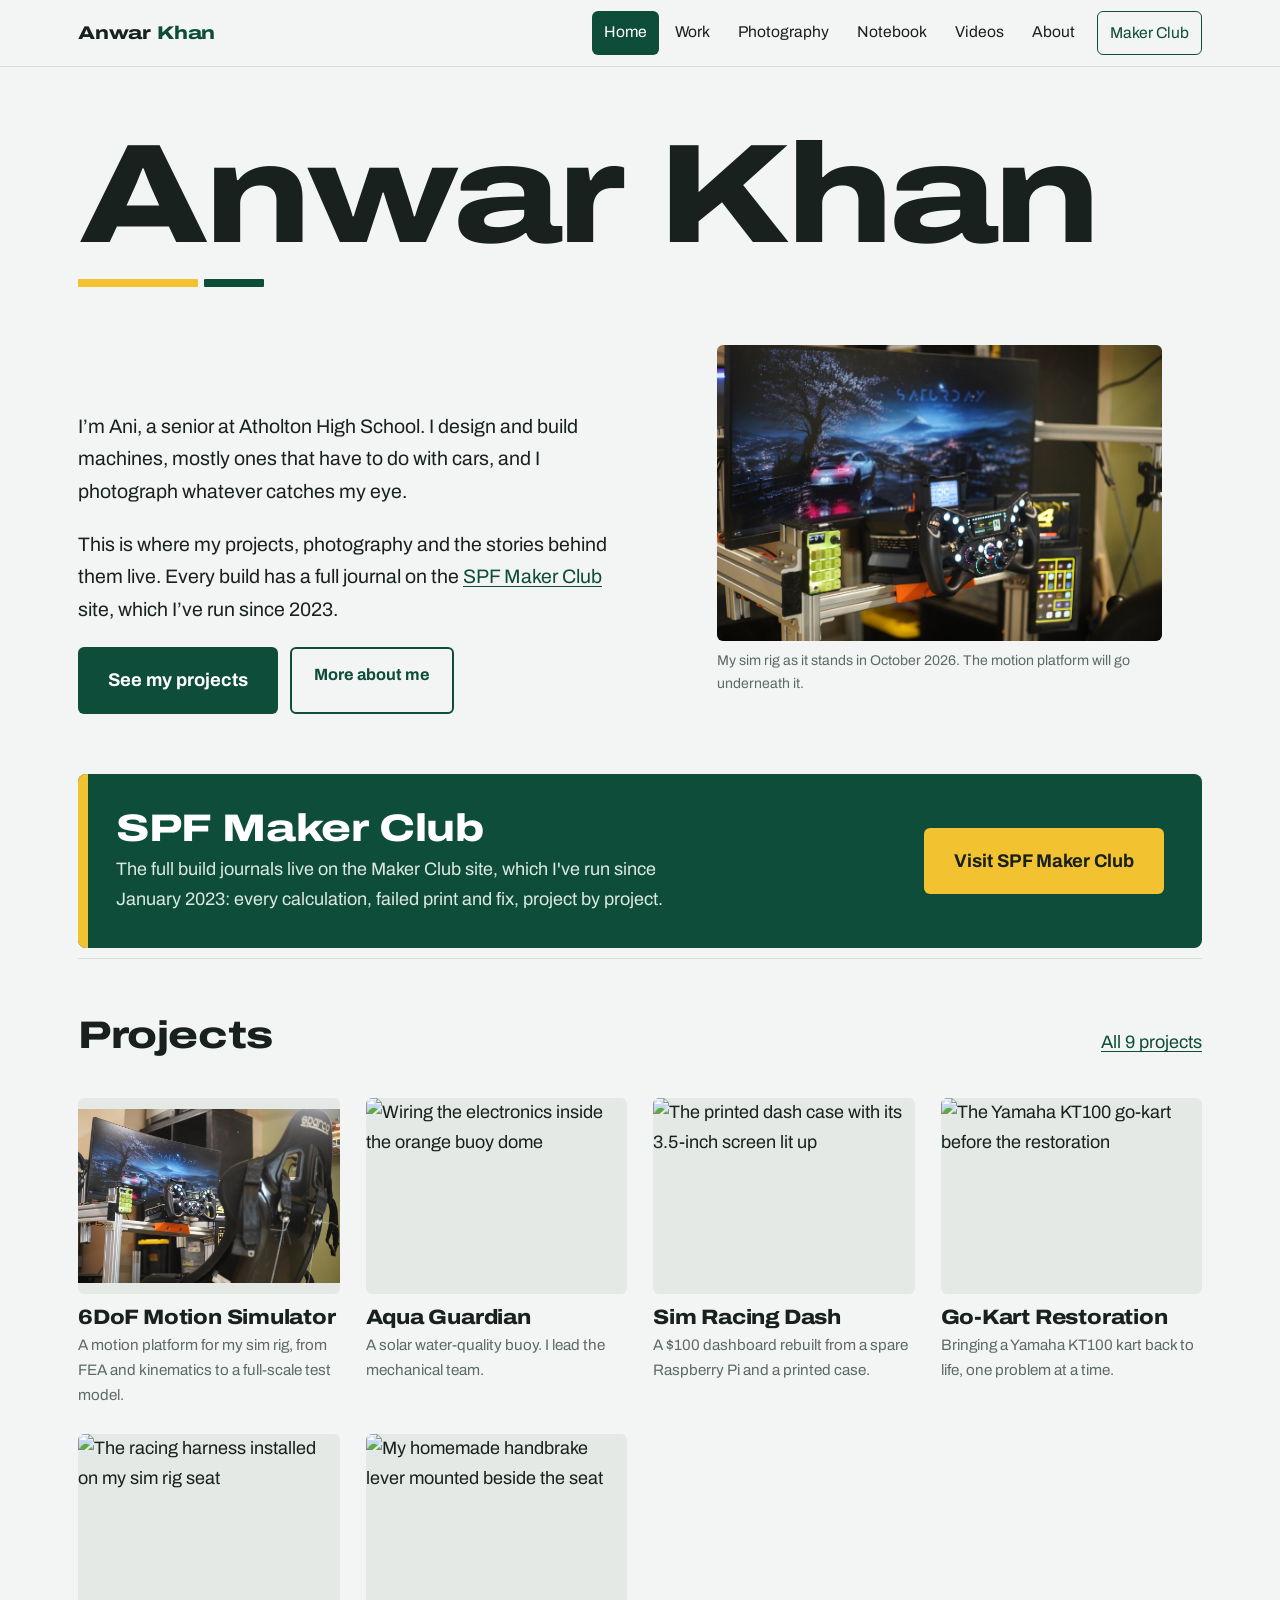
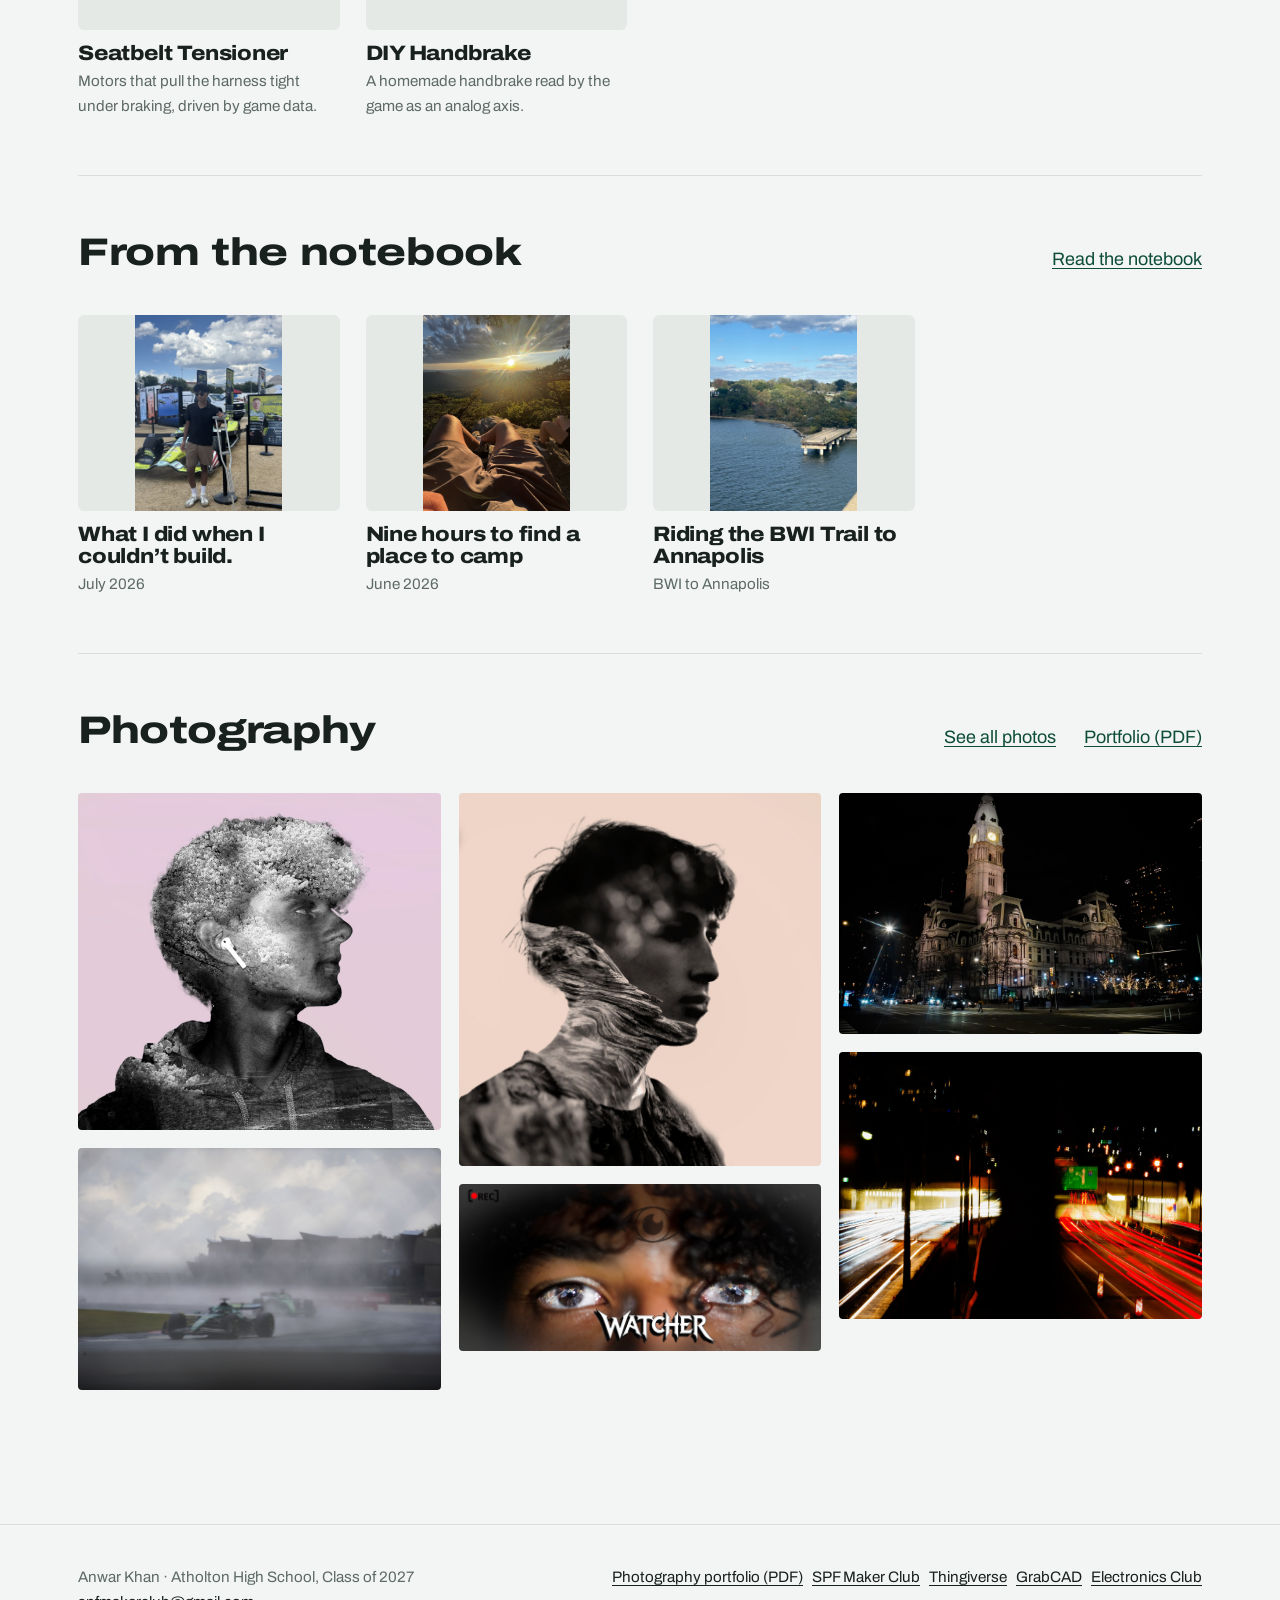
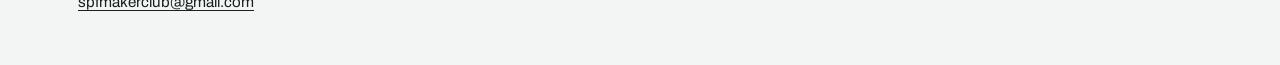
==== commit b3c7ef9c: "Match homepage notebook title to revised post" ====
--- a/index.html
+++ b/index.html
@@ -3,7 +3,7 @@
 <title>Anwar Khan</title><meta name="description" content="Projects, photography and notes by Anwar Khan.">
 <link rel="preconnect" href="https://fonts.googleapis.com"><link rel="preconnect" href="https://fonts.gstatic.com" crossorigin>
 <link href="https://fonts.googleapis.com/css2?family=Archivo:wdth,wght@62..125,400..800&display=swap" rel="stylesheet">
-<link rel="stylesheet" href="style.css?v=1793467762"></head>
+<link rel="stylesheet" href="style.css?v=1793556180"></head>
 <body><a class="skip" href="#main">Skip to content</a>
 <header class="site-head"><div class="wrap"><a class="mark" href="index.html">Anwar <span>Khan</span></a>
 <button class="menu-btn" aria-expanded="false" aria-controls="nav">Menu</button>
@@ -15,11 +15,11 @@
 <figure class="hero-photo"><img src="assets/sim-rig-2026-cockpit.jpg" alt="My sim racing rig: an aluminum-extrusion cockpit with a curved monitor, a Moza formula wheel, dash and button boxes"><figcaption>My sim rig as it stands in October 2026. The motion platform will go underneath it.</figcaption></figure></div></section>
 <section class="club"><div><h2>SPF Maker Club</h2><p>The full build journals live on the Maker Club site, which I've run since January 2023: every calculation, failed print and fix, project by project.</p></div><a class="btn big yellow" href="https://spfmakerclub.wordpress.com/">Visit SPF Maker Club</a></section>
 <section class="section"><div class="section-head"><h2>Projects</h2><a href="work.html">All 9 projects</a></div><div class="mini-grid"><div class="mini"><a href="work.html#motion-sim"><div class="thumb"><img src="assets/sim-rig-2026-full.jpg" alt="My sim rig from the side: the aluminum-extrusion cockpit, curved monitor, Moza wheel and Sparco seat" loading="lazy"></div><h3>6DoF Motion Simulator</h3><p>A motion platform for my sim rig, from FEA and kinematics to a full-scale test model.</p></a></div><div class="mini"><a href="work.html#aqua-guardian"><div class="thumb"><img src="https://spfmakerclub.wordpress.com/wp-content/uploads/2026/10/aqua-guardian-2026-01-wiring-dome.jpg?w=1000" alt="Wiring the electronics inside the orange buoy dome" loading="lazy"></div><h3>Aqua Guardian</h3><p>A solar water-quality buoy. I lead the mechanical team.</p></a></div><div class="mini"><a href="work.html#sim-dash"><div class="thumb"><img src="https://spfmakerclub.wordpress.com/wp-content/uploads/2026/10/simdash-front-screen.jpg?w=1000" alt="The printed dash case with its 3.5-inch screen lit up" loading="lazy"></div><h3>Sim Racing Dash</h3><p>A $100 dashboard rebuilt from a spare Raspberry Pi and a printed case.</p></a></div><div class="mini"><a href="work.html#go-kart"><div class="thumb"><img src="https://spfmakerclub.wordpress.com/wp-content/uploads/2026/10/gokart-2025-06-frame-a.jpg?w=1000" alt="The Yamaha KT100 go-kart before the restoration" loading="lazy"></div><h3>Go-Kart Restoration</h3><p>Bringing a Yamaha KT100 kart back to life, one problem at a time.</p></a></div><div class="mini"><a href="work.html#tensioner"><div class="thumb"><img src="https://spfmakerclub.wordpress.com/wp-content/uploads/2026/10/tensioner-2025-01-harness-on-seat.jpg?w=1000" alt="The racing harness installed on my sim rig seat" loading="lazy"></div><h3>Seatbelt Tensioner</h3><p>Motors that pull the harness tight under braking, driven by game data.</p></a></div><div class="mini"><a href="work.html#handbrake"><div class="thumb"><img src="https://spfmakerclub.wordpress.com/wp-content/uploads/2025/02/ani3522-e1739131553985.jpg?w=1000" alt="My homemade handbrake lever mounted beside the seat" loading="lazy"></div><h3>DIY Handbrake</h3><p>A homemade handbrake read by the game as an analog axis.</p></a></div></div></section>
-<section class="section"><div class="section-head"><h2>From the notebook</h2><a href="notebook.html">Read the notebook</a></div><div class="mini-grid"><div class="mini"><a href="notebook.html#femur"><div class="thumb"><img src="assets/indy-500-crutches-1.jpg" alt="" loading="lazy"></div><h3>A broken femur, and a long summer</h3><p>July 2026</p></a></div><div class="mini"><a href="notebook.html#west-virginia"><div class="thumb"><img src="assets/hiking-camp-view.jpg" alt="" loading="lazy"></div><h3>Nine hours to find a place to camp</h3><p>June 2026</p></a></div><div class="mini"><a href="notebook.html#bwi-trail"><div class="thumb"><img src="assets/bwi-trail-severn.jpg" alt="" loading="lazy"></div><h3>Riding the BWI Trail to Annapolis</h3><p>BWI to Annapolis</p></a></div></div></section>
+<section class="section"><div class="section-head"><h2>From the notebook</h2><a href="notebook.html">Read the notebook</a></div><div class="mini-grid"><div class="mini"><a href="notebook.html#femur"><div class="thumb"><img src="assets/indy-500-crutches-1.jpg" alt="" loading="lazy"></div><h3>What I did when I couldn’t build.</h3><p>July 2026</p></a></div><div class="mini"><a href="notebook.html#west-virginia"><div class="thumb"><img src="assets/hiking-camp-view.jpg" alt="" loading="lazy"></div><h3>Nine hours to find a place to camp</h3><p>June 2026</p></a></div><div class="mini"><a href="notebook.html#bwi-trail"><div class="thumb"><img src="assets/bwi-trail-severn.jpg" alt="" loading="lazy"></div><h3>Riding the BWI Trail to Annapolis</h3><p>BWI to Annapolis</p></a></div></div></section>
 <section class="section"><div class="section-head"><h2>Photography</h2><div class="link-row" style="margin:0"><a href="photographs.html">See all photos</a> &nbsp; <a href="assets/anwar-khan-photography-portfolio.pdf">Portfolio (PDF)</a></div></div><div class="wall"><figure data-full="assets/portfolio-extra-parker.jpg" data-caption="Parker: Parker, from my World Inside Me series. I layered the portrait with branches and water."><img src="assets/portfolio-extra-parker.jpg" alt="Parker" loading="lazy"></figure><figure data-full="assets/portfolio-extra-austen.jpg" data-caption="Austen: My friend Austen, with driftwood layered into his portrait for World Inside Me."><img src="assets/portfolio-extra-austen.jpg" alt="Austen" loading="lazy"></figure><figure data-full="assets/portfolio-city-hall-after-dark.jpg" data-caption="City Hall After Dark: Philadelphia City Hall at night. I waited for the street to clear so the building could carry the whole frame."><img src="assets/portfolio-city-hall-after-dark.jpg" alt="City Hall After Dark" loading="lazy"></figure><figure data-full="assets/silverstone-rain.jpg" data-caption="Silverstone, in the rain: I took this at Silverstone during the British Grand Prix. The spray almost hides the car behind."><img src="assets/silverstone-rain.jpg" alt="Silverstone, in the rain" loading="lazy"></figure><figure data-full="assets/portfolio-extra-watcher.jpg" data-caption="Watcher: A close-up portrait from my Superhero project, edited in Photoshop."><img src="assets/portfolio-extra-watcher.jpg" alt="Watcher" loading="lazy"></figure><figure data-full="assets/portfolio-light-trails.jpg" data-caption="Light Trails: A long exposure over the expressway in Philadelphia. The red and white streams split the frame down the middle."><img src="assets/portfolio-light-trails.jpg" alt="Light Trails" loading="lazy"></figure></div></section>
 </div></main>
 <footer class="site-foot"><div class="wrap"><div>Anwar Khan · Atholton High School, Class of 2027<br>
 <a href="mailto:spfmakerclub@gmail.com">spfmakerclub@gmail.com</a></div>
 <div><a href="assets/anwar-khan-photography-portfolio.pdf">Photography portfolio (PDF)</a> &nbsp; <a href="https://spfmakerclub.wordpress.com/">SPF Maker Club</a> &nbsp; <a href="https://www.thingiverse.com/AcidicCane/designs">Thingiverse</a> &nbsp; <a href="https://grabcad.com/anwar.o.khan-1">GrabCAD</a> &nbsp; <a href="https://atholton-electronics-club.vercel.app/">Electronics Club</a></div></div></footer>
 <div class="lightbox" role="dialog" aria-modal="true" aria-label="Photo viewer"><button type="button">Close</button><figure><img alt=""><figcaption></figcaption></figure></div>
-<script src="site.js?v=1793467762"></script></body></html>+<script src="site.js?v=1793556180"></script></body></html>
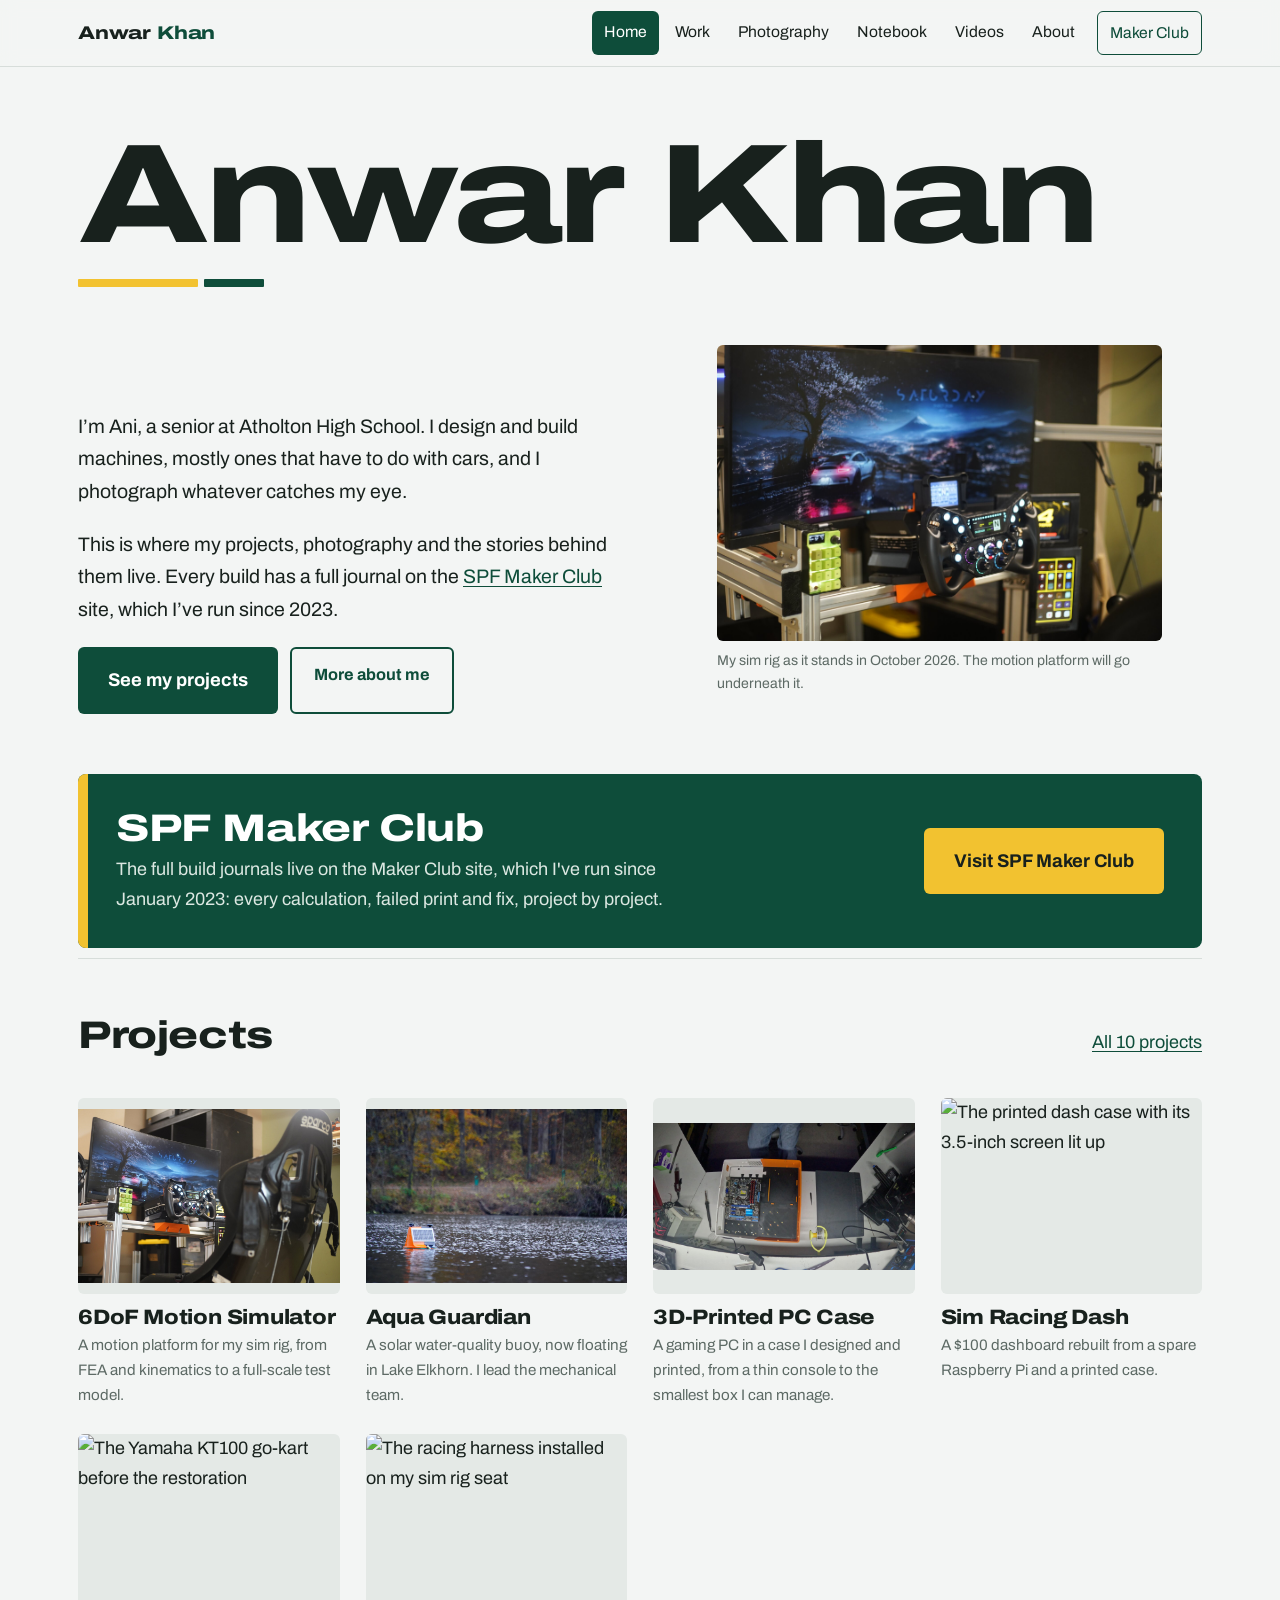
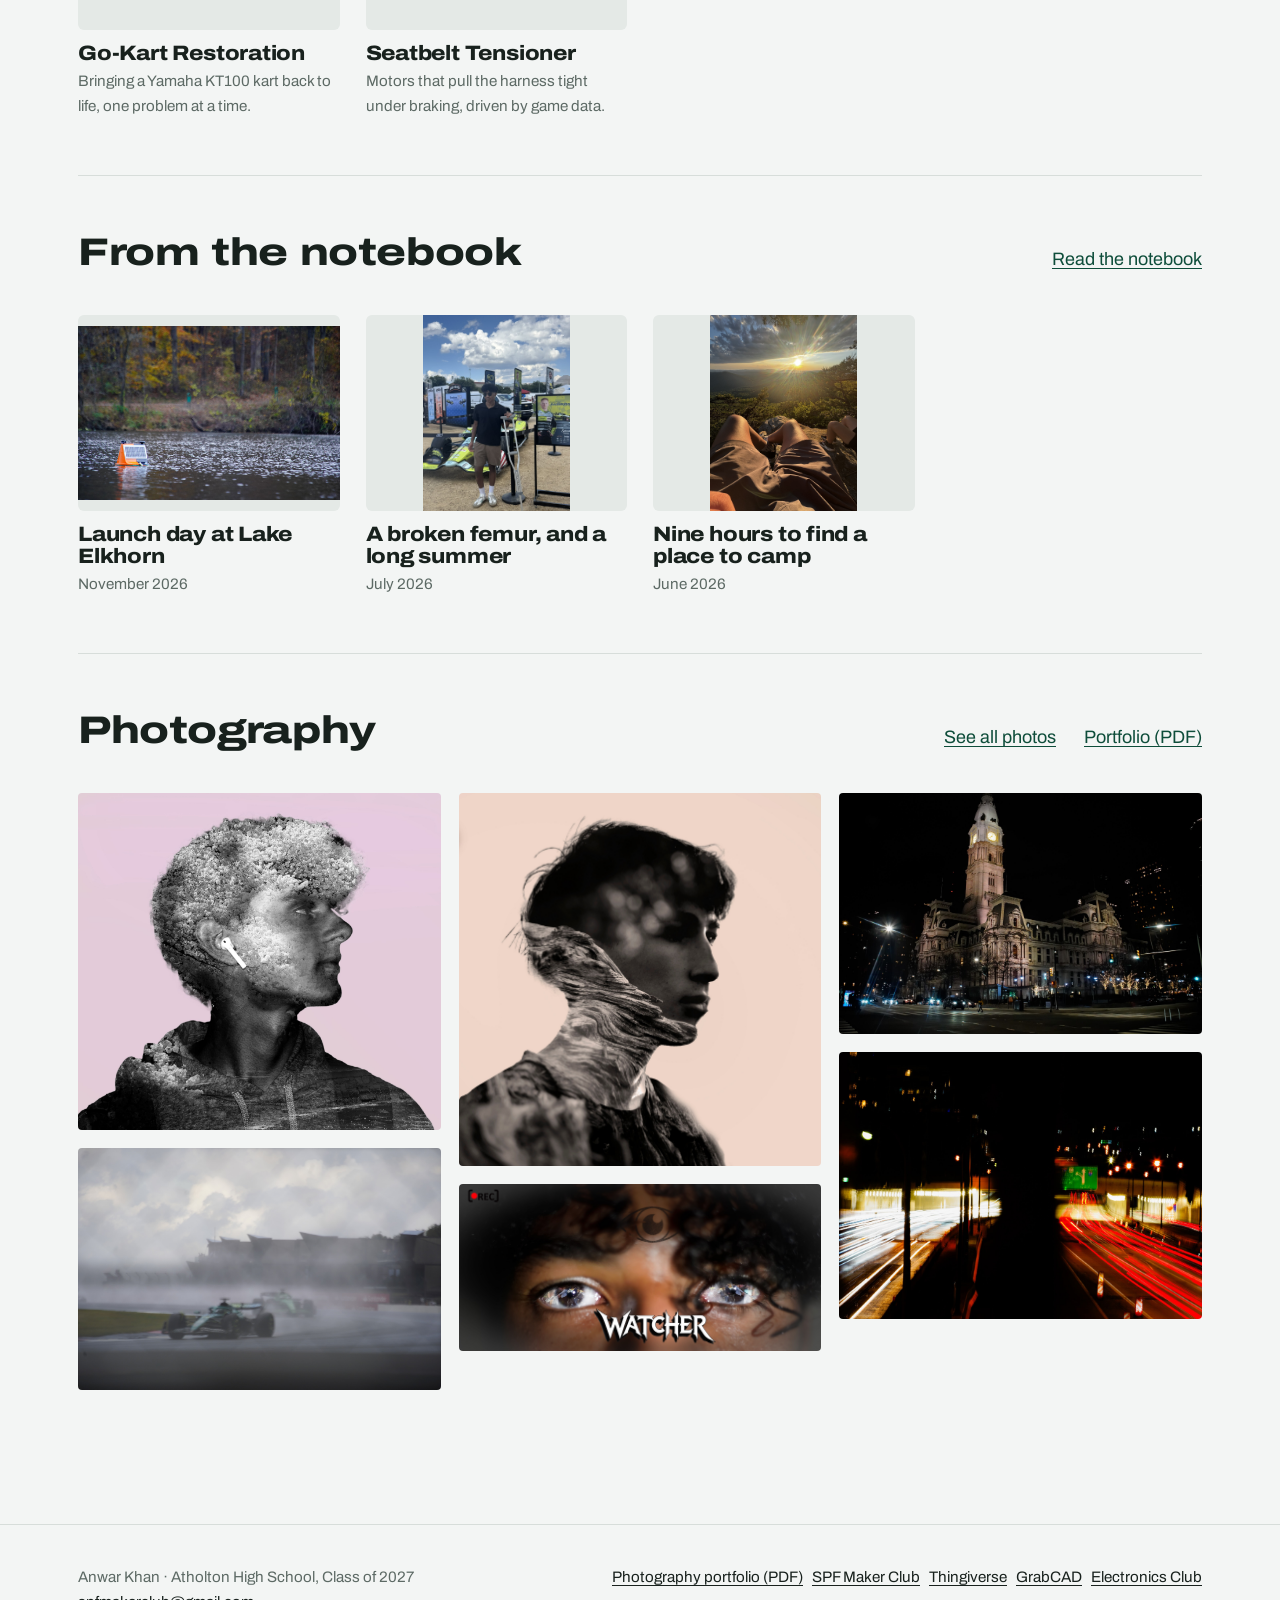
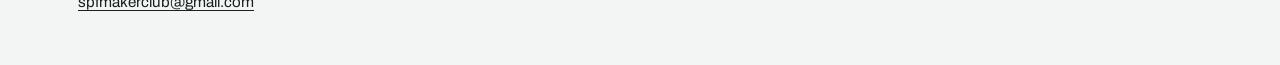
==== commit 30d6d8d4: "Add buoy launch entry and PC case project Co-Authored-By: Claude Fable 5.2 <noreply@anthropic.com> C" ====
--- a/index.html
+++ b/index.html
@@ -3,7 +3,7 @@
 <title>Anwar Khan</title><meta name="description" content="Projects, photography and notes by Anwar Khan.">
 <link rel="preconnect" href="https://fonts.googleapis.com"><link rel="preconnect" href="https://fonts.gstatic.com" crossorigin>
 <link href="https://fonts.googleapis.com/css2?family=Archivo:wdth,wght@62..125,400..800&display=swap" rel="stylesheet">
-<link rel="stylesheet" href="style.css?v=1793556180"></head>
+<link rel="stylesheet" href="style.css?v=1794526756"></head>
 <body><a class="skip" href="#main">Skip to content</a>
 <header class="site-head"><div class="wrap"><a class="mark" href="index.html">Anwar <span>Khan</span></a>
 <button class="menu-btn" aria-expanded="false" aria-controls="nav">Menu</button>
@@ -14,12 +14,12 @@
 <div class="link-row"><a class="btn big" href="work.html">See my projects</a><a class="btn ghost" href="about.html">More about me</a></div></div>
 <figure class="hero-photo"><img src="assets/sim-rig-2026-cockpit.jpg" alt="My sim racing rig: an aluminum-extrusion cockpit with a curved monitor, a Moza formula wheel, dash and button boxes"><figcaption>My sim rig as it stands in October 2026. The motion platform will go underneath it.</figcaption></figure></div></section>
 <section class="club"><div><h2>SPF Maker Club</h2><p>The full build journals live on the Maker Club site, which I've run since January 2023: every calculation, failed print and fix, project by project.</p></div><a class="btn big yellow" href="https://spfmakerclub.wordpress.com/">Visit SPF Maker Club</a></section>
-<section class="section"><div class="section-head"><h2>Projects</h2><a href="work.html">All 9 projects</a></div><div class="mini-grid"><div class="mini"><a href="work.html#motion-sim"><div class="thumb"><img src="assets/sim-rig-2026-full.jpg" alt="My sim rig from the side: the aluminum-extrusion cockpit, curved monitor, Moza wheel and Sparco seat" loading="lazy"></div><h3>6DoF Motion Simulator</h3><p>A motion platform for my sim rig, from FEA and kinematics to a full-scale test model.</p></a></div><div class="mini"><a href="work.html#aqua-guardian"><div class="thumb"><img src="https://spfmakerclub.wordpress.com/wp-content/uploads/2026/10/aqua-guardian-2026-01-wiring-dome.jpg?w=1000" alt="Wiring the electronics inside the orange buoy dome" loading="lazy"></div><h3>Aqua Guardian</h3><p>A solar water-quality buoy. I lead the mechanical team.</p></a></div><div class="mini"><a href="work.html#sim-dash"><div class="thumb"><img src="https://spfmakerclub.wordpress.com/wp-content/uploads/2026/10/simdash-front-screen.jpg?w=1000" alt="The printed dash case with its 3.5-inch screen lit up" loading="lazy"></div><h3>Sim Racing Dash</h3><p>A $100 dashboard rebuilt from a spare Raspberry Pi and a printed case.</p></a></div><div class="mini"><a href="work.html#go-kart"><div class="thumb"><img src="https://spfmakerclub.wordpress.com/wp-content/uploads/2026/10/gokart-2025-06-frame-a.jpg?w=1000" alt="The Yamaha KT100 go-kart before the restoration" loading="lazy"></div><h3>Go-Kart Restoration</h3><p>Bringing a Yamaha KT100 kart back to life, one problem at a time.</p></a></div><div class="mini"><a href="work.html#tensioner"><div class="thumb"><img src="https://spfmakerclub.wordpress.com/wp-content/uploads/2026/10/tensioner-2025-01-harness-on-seat.jpg?w=1000" alt="The racing harness installed on my sim rig seat" loading="lazy"></div><h3>Seatbelt Tensioner</h3><p>Motors that pull the harness tight under braking, driven by game data.</p></a></div><div class="mini"><a href="work.html#handbrake"><div class="thumb"><img src="https://spfmakerclub.wordpress.com/wp-content/uploads/2025/02/ani3522-e1739131553985.jpg?w=1000" alt="My homemade handbrake lever mounted beside the seat" loading="lazy"></div><h3>DIY Handbrake</h3><p>A homemade handbrake read by the game as an analog axis.</p></a></div></div></section>
-<section class="section"><div class="section-head"><h2>From the notebook</h2><a href="notebook.html">Read the notebook</a></div><div class="mini-grid"><div class="mini"><a href="notebook.html#femur"><div class="thumb"><img src="assets/indy-500-crutches-1.jpg" alt="" loading="lazy"></div><h3>What I did when I couldn’t build.</h3><p>July 2026</p></a></div><div class="mini"><a href="notebook.html#west-virginia"><div class="thumb"><img src="assets/hiking-camp-view.jpg" alt="" loading="lazy"></div><h3>Nine hours to find a place to camp</h3><p>June 2026</p></a></div><div class="mini"><a href="notebook.html#bwi-trail"><div class="thumb"><img src="assets/bwi-trail-severn.jpg" alt="" loading="lazy"></div><h3>Riding the BWI Trail to Annapolis</h3><p>BWI to Annapolis</p></a></div></div></section>
+<section class="section"><div class="section-head"><h2>Projects</h2><a href="work.html">All 10 projects</a></div><div class="mini-grid"><div class="mini"><a href="work.html#motion-sim"><div class="thumb"><img src="assets/sim-rig-2026-full.jpg" alt="My sim rig from the side: the aluminum-extrusion cockpit, curved monitor, Moza wheel and Sparco seat" loading="lazy"></div><h3>6DoF Motion Simulator</h3><p>A motion platform for my sim rig, from FEA and kinematics to a full-scale test model.</p></a></div><div class="mini"><a href="work.html#aqua-guardian"><div class="thumb"><img src="assets/buoy-launch-2026-11-fall-shoreline.jpg" alt="The orange Aqua Guardian buoy floating on Lake Elkhorn with fall trees behind it" loading="lazy"></div><h3>Aqua Guardian</h3><p>A solar water-quality buoy, now floating in Lake Elkhorn. I lead the mechanical team.</p></a></div><div class="mini"><a href="work.html#pc-case"><div class="thumb"><img src="assets/pc-case-2026-11-board-in-shell.jpg" alt="The printed orange and white case shell on my bench with the motherboard mounted inside" loading="lazy"></div><h3>3D-Printed PC Case</h3><p>A gaming PC in a case I designed and printed, from a thin console to the smallest box I can manage.</p></a></div><div class="mini"><a href="work.html#sim-dash"><div class="thumb"><img src="https://spfmakerclub.wordpress.com/wp-content/uploads/2026/10/simdash-front-screen.jpg?w=1000" alt="The printed dash case with its 3.5-inch screen lit up" loading="lazy"></div><h3>Sim Racing Dash</h3><p>A $100 dashboard rebuilt from a spare Raspberry Pi and a printed case.</p></a></div><div class="mini"><a href="work.html#go-kart"><div class="thumb"><img src="https://spfmakerclub.wordpress.com/wp-content/uploads/2026/10/gokart-2025-06-frame-a.jpg?w=1000" alt="The Yamaha KT100 go-kart before the restoration" loading="lazy"></div><h3>Go-Kart Restoration</h3><p>Bringing a Yamaha KT100 kart back to life, one problem at a time.</p></a></div><div class="mini"><a href="work.html#tensioner"><div class="thumb"><img src="https://spfmakerclub.wordpress.com/wp-content/uploads/2026/10/tensioner-2025-01-harness-on-seat.jpg?w=1000" alt="The racing harness installed on my sim rig seat" loading="lazy"></div><h3>Seatbelt Tensioner</h3><p>Motors that pull the harness tight under braking, driven by game data.</p></a></div></div></section>
+<section class="section"><div class="section-head"><h2>From the notebook</h2><a href="notebook.html">Read the notebook</a></div><div class="mini-grid"><div class="mini"><a href="notebook.html#buoy-launch"><div class="thumb"><img src="assets/buoy-launch-2026-11-fall-shoreline.jpg" alt="" loading="lazy"></div><h3>Launch day at Lake Elkhorn</h3><p>November 2026</p></a></div><div class="mini"><a href="notebook.html#femur"><div class="thumb"><img src="assets/indy-500-crutches-1.jpg" alt="" loading="lazy"></div><h3>A broken femur, and a long summer</h3><p>July 2026</p></a></div><div class="mini"><a href="notebook.html#west-virginia"><div class="thumb"><img src="assets/hiking-camp-view.jpg" alt="" loading="lazy"></div><h3>Nine hours to find a place to camp</h3><p>June 2026</p></a></div></div></section>
 <section class="section"><div class="section-head"><h2>Photography</h2><div class="link-row" style="margin:0"><a href="photographs.html">See all photos</a> &nbsp; <a href="assets/anwar-khan-photography-portfolio.pdf">Portfolio (PDF)</a></div></div><div class="wall"><figure data-full="assets/portfolio-extra-parker.jpg" data-caption="Parker: Parker, from my World Inside Me series. I layered the portrait with branches and water."><img src="assets/portfolio-extra-parker.jpg" alt="Parker" loading="lazy"></figure><figure data-full="assets/portfolio-extra-austen.jpg" data-caption="Austen: My friend Austen, with driftwood layered into his portrait for World Inside Me."><img src="assets/portfolio-extra-austen.jpg" alt="Austen" loading="lazy"></figure><figure data-full="assets/portfolio-city-hall-after-dark.jpg" data-caption="City Hall After Dark: Philadelphia City Hall at night. I waited for the street to clear so the building could carry the whole frame."><img src="assets/portfolio-city-hall-after-dark.jpg" alt="City Hall After Dark" loading="lazy"></figure><figure data-full="assets/silverstone-rain.jpg" data-caption="Silverstone, in the rain: I took this at Silverstone during the British Grand Prix. The spray almost hides the car behind."><img src="assets/silverstone-rain.jpg" alt="Silverstone, in the rain" loading="lazy"></figure><figure data-full="assets/portfolio-extra-watcher.jpg" data-caption="Watcher: A close-up portrait from my Superhero project, edited in Photoshop."><img src="assets/portfolio-extra-watcher.jpg" alt="Watcher" loading="lazy"></figure><figure data-full="assets/portfolio-light-trails.jpg" data-caption="Light Trails: A long exposure over the expressway in Philadelphia. The red and white streams split the frame down the middle."><img src="assets/portfolio-light-trails.jpg" alt="Light Trails" loading="lazy"></figure></div></section>
 </div></main>
 <footer class="site-foot"><div class="wrap"><div>Anwar Khan · Atholton High School, Class of 2027<br>
 <a href="mailto:spfmakerclub@gmail.com">spfmakerclub@gmail.com</a></div>
 <div><a href="assets/anwar-khan-photography-portfolio.pdf">Photography portfolio (PDF)</a> &nbsp; <a href="https://spfmakerclub.wordpress.com/">SPF Maker Club</a> &nbsp; <a href="https://www.thingiverse.com/AcidicCane/designs">Thingiverse</a> &nbsp; <a href="https://grabcad.com/anwar.o.khan-1">GrabCAD</a> &nbsp; <a href="https://atholton-electronics-club.vercel.app/">Electronics Club</a></div></div></footer>
 <div class="lightbox" role="dialog" aria-modal="true" aria-label="Photo viewer"><button type="button">Close</button><figure><img alt=""><figcaption></figcaption></figure></div>
-<script src="site.js?v=1793556180"></script></body></html>
+<script src="site.js?v=1794526756"></script></body></html>
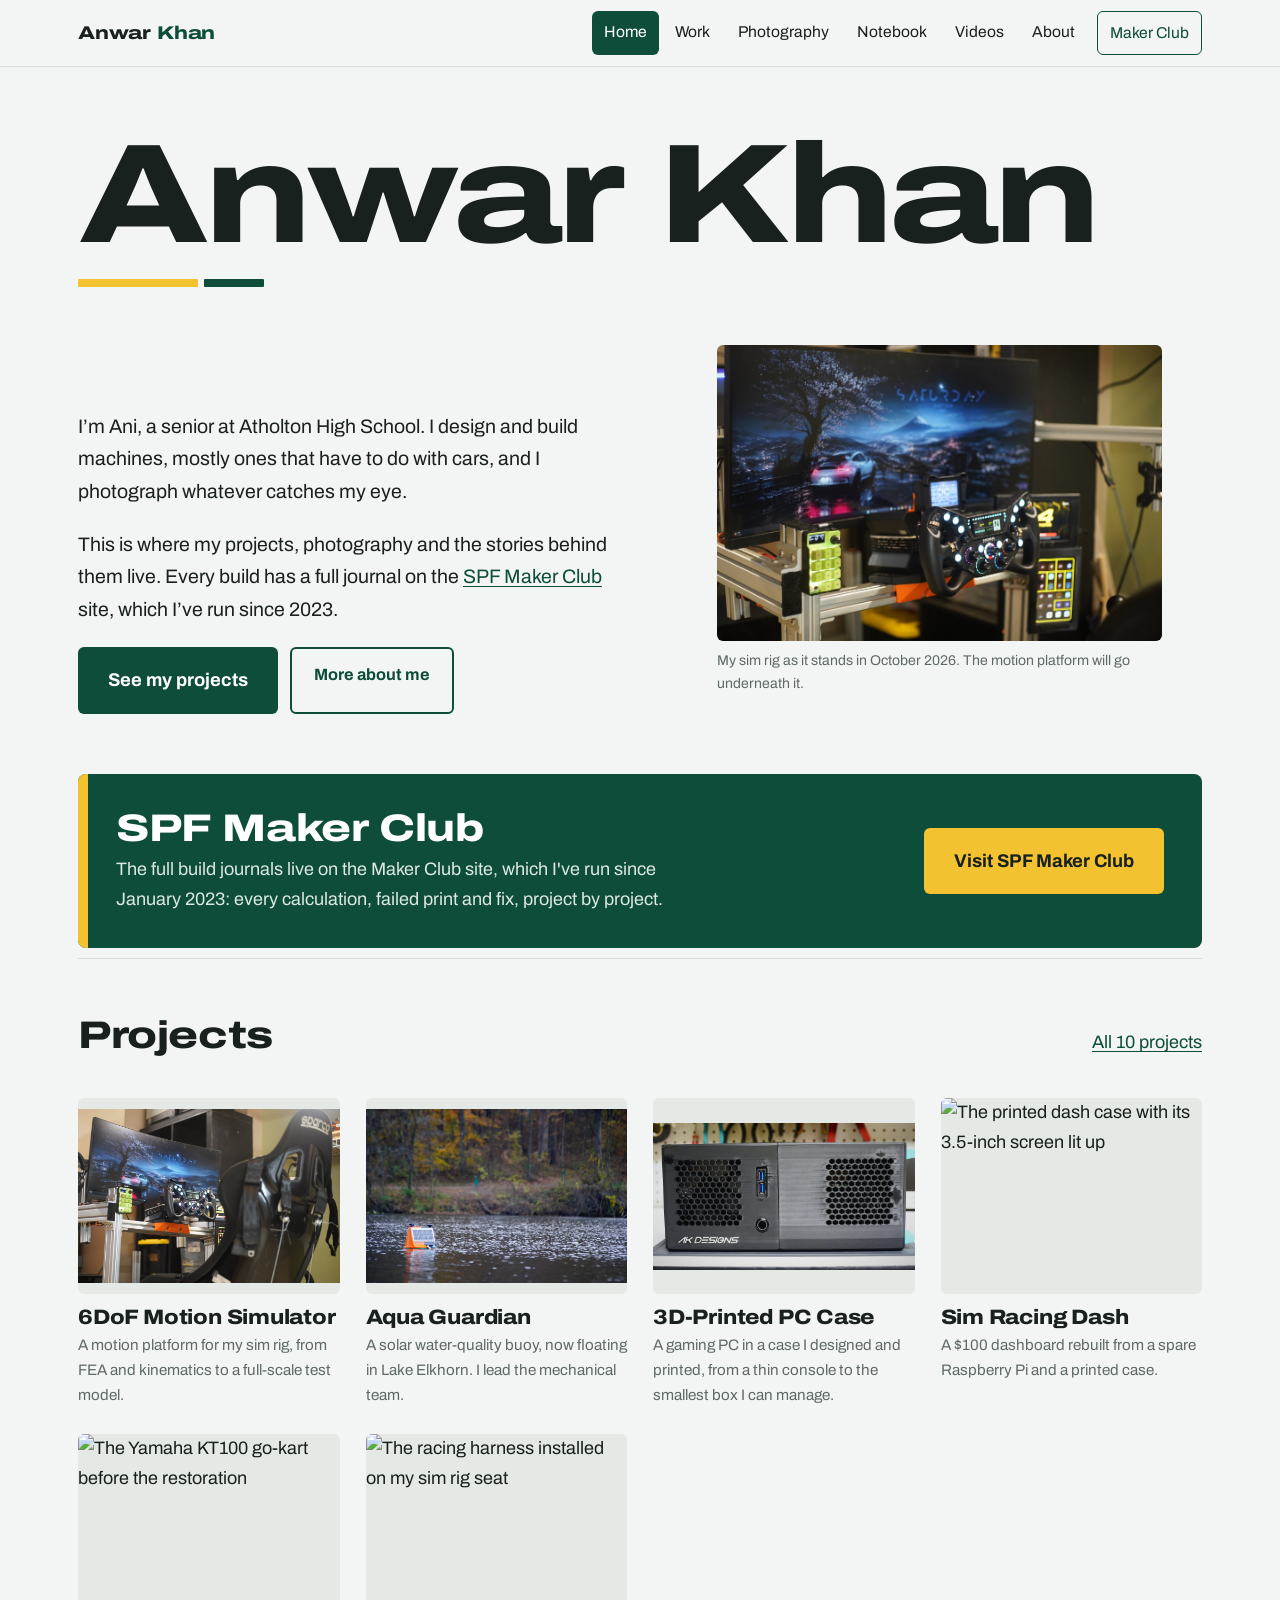
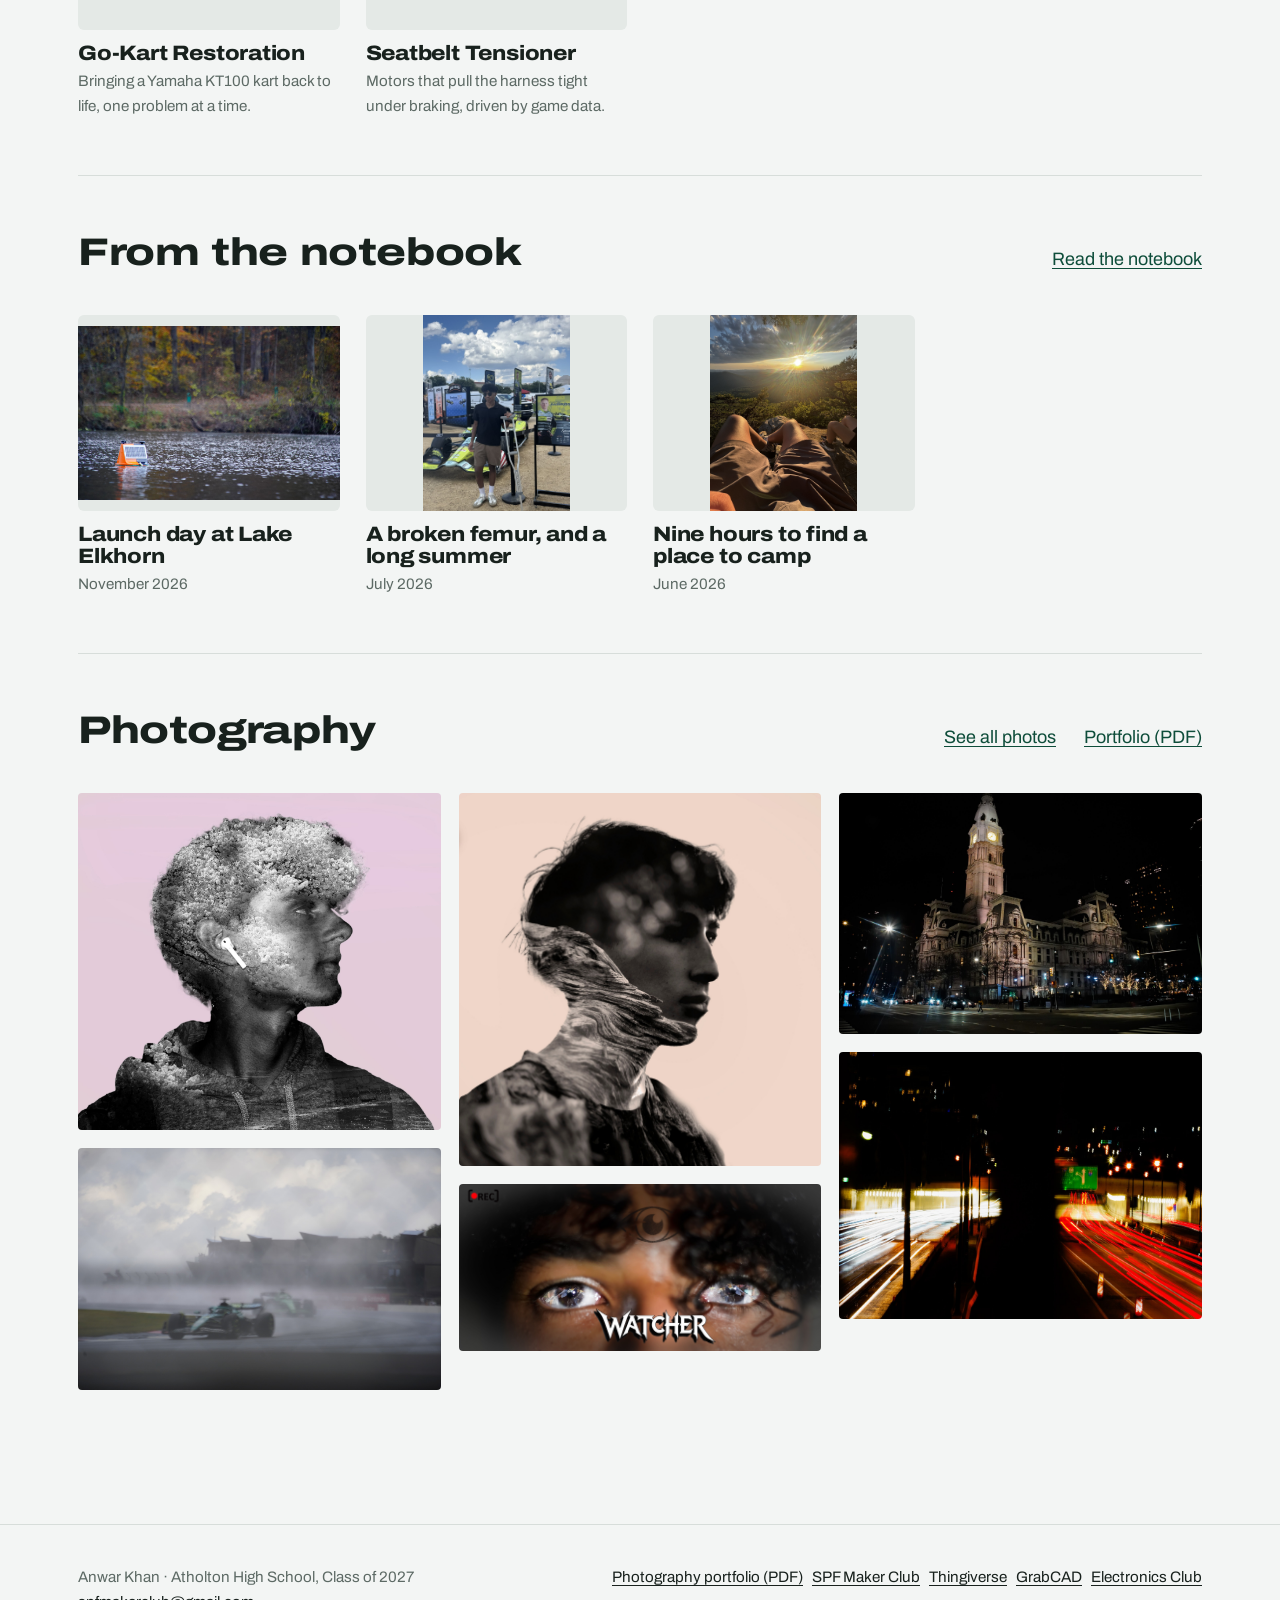
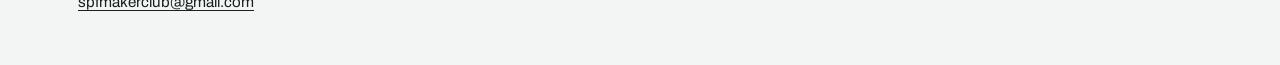
==== commit 39752d32: "Add real NOVA build photos to the PC case project Co-Authored-By: Claude Opus 5.5 <noreply@anthropic" ====
--- a/index.html
+++ b/index.html
@@ -3,7 +3,7 @@
 <title>Anwar Khan</title><meta name="description" content="Projects, photography and notes by Anwar Khan.">
 <link rel="preconnect" href="https://fonts.googleapis.com"><link rel="preconnect" href="https://fonts.gstatic.com" crossorigin>
 <link href="https://fonts.googleapis.com/css2?family=Archivo:wdth,wght@62..125,400..800&display=swap" rel="stylesheet">
-<link rel="stylesheet" href="style.css?v=1794526756"></head>
+<link rel="stylesheet" href="style.css?v=1795108771"></head>
 <body><a class="skip" href="#main">Skip to content</a>
 <header class="site-head"><div class="wrap"><a class="mark" href="index.html">Anwar <span>Khan</span></a>
 <button class="menu-btn" aria-expanded="false" aria-controls="nav">Menu</button>
@@ -14,7 +14,7 @@
 <div class="link-row"><a class="btn big" href="work.html">See my projects</a><a class="btn ghost" href="about.html">More about me</a></div></div>
 <figure class="hero-photo"><img src="assets/sim-rig-2026-cockpit.jpg" alt="My sim racing rig: an aluminum-extrusion cockpit with a curved monitor, a Moza formula wheel, dash and button boxes"><figcaption>My sim rig as it stands in October 2026. The motion platform will go underneath it.</figcaption></figure></div></section>
 <section class="club"><div><h2>SPF Maker Club</h2><p>The full build journals live on the Maker Club site, which I've run since January 2023: every calculation, failed print and fix, project by project.</p></div><a class="btn big yellow" href="https://spfmakerclub.wordpress.com/">Visit SPF Maker Club</a></section>
-<section class="section"><div class="section-head"><h2>Projects</h2><a href="work.html">All 10 projects</a></div><div class="mini-grid"><div class="mini"><a href="work.html#motion-sim"><div class="thumb"><img src="assets/sim-rig-2026-full.jpg" alt="My sim rig from the side: the aluminum-extrusion cockpit, curved monitor, Moza wheel and Sparco seat" loading="lazy"></div><h3>6DoF Motion Simulator</h3><p>A motion platform for my sim rig, from FEA and kinematics to a full-scale test model.</p></a></div><div class="mini"><a href="work.html#aqua-guardian"><div class="thumb"><img src="assets/buoy-launch-2026-11-fall-shoreline.jpg" alt="The orange Aqua Guardian buoy floating on Lake Elkhorn with fall trees behind it" loading="lazy"></div><h3>Aqua Guardian</h3><p>A solar water-quality buoy, now floating in Lake Elkhorn. I lead the mechanical team.</p></a></div><div class="mini"><a href="work.html#pc-case"><div class="thumb"><img src="assets/pc-case-2026-11-board-in-shell.jpg" alt="The printed orange and white case shell on my bench with the motherboard mounted inside" loading="lazy"></div><h3>3D-Printed PC Case</h3><p>A gaming PC in a case I designed and printed, from a thin console to the smallest box I can manage.</p></a></div><div class="mini"><a href="work.html#sim-dash"><div class="thumb"><img src="https://spfmakerclub.wordpress.com/wp-content/uploads/2026/10/simdash-front-screen.jpg?w=1000" alt="The printed dash case with its 3.5-inch screen lit up" loading="lazy"></div><h3>Sim Racing Dash</h3><p>A $100 dashboard rebuilt from a spare Raspberry Pi and a printed case.</p></a></div><div class="mini"><a href="work.html#go-kart"><div class="thumb"><img src="https://spfmakerclub.wordpress.com/wp-content/uploads/2026/10/gokart-2025-06-frame-a.jpg?w=1000" alt="The Yamaha KT100 go-kart before the restoration" loading="lazy"></div><h3>Go-Kart Restoration</h3><p>Bringing a Yamaha KT100 kart back to life, one problem at a time.</p></a></div><div class="mini"><a href="work.html#tensioner"><div class="thumb"><img src="https://spfmakerclub.wordpress.com/wp-content/uploads/2026/10/tensioner-2025-01-harness-on-seat.jpg?w=1000" alt="The racing harness installed on my sim rig seat" loading="lazy"></div><h3>Seatbelt Tensioner</h3><p>Motors that pull the harness tight under braking, driven by game data.</p></a></div></div></section>
+<section class="section"><div class="section-head"><h2>Projects</h2><a href="work.html">All 10 projects</a></div><div class="mini-grid"><div class="mini"><a href="work.html#motion-sim"><div class="thumb"><img src="assets/sim-rig-2026-full.jpg" alt="My sim rig from the side: the aluminum-extrusion cockpit, curved monitor, Moza wheel and Sparco seat" loading="lazy"></div><h3>6DoF Motion Simulator</h3><p>A motion platform for my sim rig, from FEA and kinematics to a full-scale test model.</p></a></div><div class="mini"><a href="work.html#aqua-guardian"><div class="thumb"><img src="assets/buoy-launch-2026-11-fall-shoreline.jpg" alt="The orange Aqua Guardian buoy floating on Lake Elkhorn with fall trees behind it" loading="lazy"></div><h3>Aqua Guardian</h3><p>A solar water-quality buoy, now floating in Lake Elkhorn. I lead the mechanical team.</p></a></div><div class="mini"><a href="work.html#pc-case"><div class="thumb"><img src="assets/pc-case-2026-11-nova-photo-flat.jpg" alt="The finished NOVA case lying flat on my bench, front panel with the AK DESIGNS logo, power button and USB ports" loading="lazy"></div><h3>3D-Printed PC Case</h3><p>A gaming PC in a case I designed and printed, from a thin console to the smallest box I can manage.</p></a></div><div class="mini"><a href="work.html#sim-dash"><div class="thumb"><img src="https://spfmakerclub.wordpress.com/wp-content/uploads/2026/10/simdash-front-screen.jpg?w=1000" alt="The printed dash case with its 3.5-inch screen lit up" loading="lazy"></div><h3>Sim Racing Dash</h3><p>A $100 dashboard rebuilt from a spare Raspberry Pi and a printed case.</p></a></div><div class="mini"><a href="work.html#go-kart"><div class="thumb"><img src="https://spfmakerclub.wordpress.com/wp-content/uploads/2026/10/gokart-2025-06-frame-a.jpg?w=1000" alt="The Yamaha KT100 go-kart before the restoration" loading="lazy"></div><h3>Go-Kart Restoration</h3><p>Bringing a Yamaha KT100 kart back to life, one problem at a time.</p></a></div><div class="mini"><a href="work.html#tensioner"><div class="thumb"><img src="https://spfmakerclub.wordpress.com/wp-content/uploads/2026/10/tensioner-2025-01-harness-on-seat.jpg?w=1000" alt="The racing harness installed on my sim rig seat" loading="lazy"></div><h3>Seatbelt Tensioner</h3><p>Motors that pull the harness tight under braking, driven by game data.</p></a></div></div></section>
 <section class="section"><div class="section-head"><h2>From the notebook</h2><a href="notebook.html">Read the notebook</a></div><div class="mini-grid"><div class="mini"><a href="notebook.html#buoy-launch"><div class="thumb"><img src="assets/buoy-launch-2026-11-fall-shoreline.jpg" alt="" loading="lazy"></div><h3>Launch day at Lake Elkhorn</h3><p>November 2026</p></a></div><div class="mini"><a href="notebook.html#femur"><div class="thumb"><img src="assets/indy-500-crutches-1.jpg" alt="" loading="lazy"></div><h3>A broken femur, and a long summer</h3><p>July 2026</p></a></div><div class="mini"><a href="notebook.html#west-virginia"><div class="thumb"><img src="assets/hiking-camp-view.jpg" alt="" loading="lazy"></div><h3>Nine hours to find a place to camp</h3><p>June 2026</p></a></div></div></section>
 <section class="section"><div class="section-head"><h2>Photography</h2><div class="link-row" style="margin:0"><a href="photographs.html">See all photos</a> &nbsp; <a href="assets/anwar-khan-photography-portfolio.pdf">Portfolio (PDF)</a></div></div><div class="wall"><figure data-full="assets/portfolio-extra-parker.jpg" data-caption="Parker: Parker, from my World Inside Me series. I layered the portrait with branches and water."><img src="assets/portfolio-extra-parker.jpg" alt="Parker" loading="lazy"></figure><figure data-full="assets/portfolio-extra-austen.jpg" data-caption="Austen: My friend Austen, with driftwood layered into his portrait for World Inside Me."><img src="assets/portfolio-extra-austen.jpg" alt="Austen" loading="lazy"></figure><figure data-full="assets/portfolio-city-hall-after-dark.jpg" data-caption="City Hall After Dark: Philadelphia City Hall at night. I waited for the street to clear so the building could carry the whole frame."><img src="assets/portfolio-city-hall-after-dark.jpg" alt="City Hall After Dark" loading="lazy"></figure><figure data-full="assets/silverstone-rain.jpg" data-caption="Silverstone, in the rain: I took this at Silverstone during the British Grand Prix. The spray almost hides the car behind."><img src="assets/silverstone-rain.jpg" alt="Silverstone, in the rain" loading="lazy"></figure><figure data-full="assets/portfolio-extra-watcher.jpg" data-caption="Watcher: A close-up portrait from my Superhero project, edited in Photoshop."><img src="assets/portfolio-extra-watcher.jpg" alt="Watcher" loading="lazy"></figure><figure data-full="assets/portfolio-light-trails.jpg" data-caption="Light Trails: A long exposure over the expressway in Philadelphia. The red and white streams split the frame down the middle."><img src="assets/portfolio-light-trails.jpg" alt="Light Trails" loading="lazy"></figure></div></section>
 </div></main>
@@ -22,4 +22,4 @@
 <a href="mailto:spfmakerclub@gmail.com">spfmakerclub@gmail.com</a></div>
 <div><a href="assets/anwar-khan-photography-portfolio.pdf">Photography portfolio (PDF)</a> &nbsp; <a href="https://spfmakerclub.wordpress.com/">SPF Maker Club</a> &nbsp; <a href="https://www.thingiverse.com/AcidicCane/designs">Thingiverse</a> &nbsp; <a href="https://grabcad.com/anwar.o.khan-1">GrabCAD</a> &nbsp; <a href="https://atholton-electronics-club.vercel.app/">Electronics Club</a></div></div></footer>
 <div class="lightbox" role="dialog" aria-modal="true" aria-label="Photo viewer"><button type="button">Close</button><figure><img alt=""><figcaption></figcaption></figure></div>
-<script src="site.js?v=1794526756"></script></body></html>+<script src="site.js?v=1795108771"></script></body></html>
--- a/style.css
+++ b/style.css
@@ -173,3 +173,5 @@
 @media (max-width:860px){.ph-head{grid-template-columns:1fr;gap:24px}.ph-cover{max-width:420px}}
 /* keep the home hero photo landscape */
 .hero-photo img{aspect-ratio:3/2;object-fit:cover;max-height:460px}
+
+.project-gallery{display:grid;grid-template-columns:repeat(3,1fr);gap:8px;margin:16px 0}.project-gallery figure{margin:0;background:#2e3440;border-radius:4px;overflow:hidden;cursor:zoom-in}.project-gallery img{width:100%;height:110px;object-fit:contain;display:block}@media(max-width:560px){.project-gallery{grid-template-columns:repeat(2,1fr)}}
